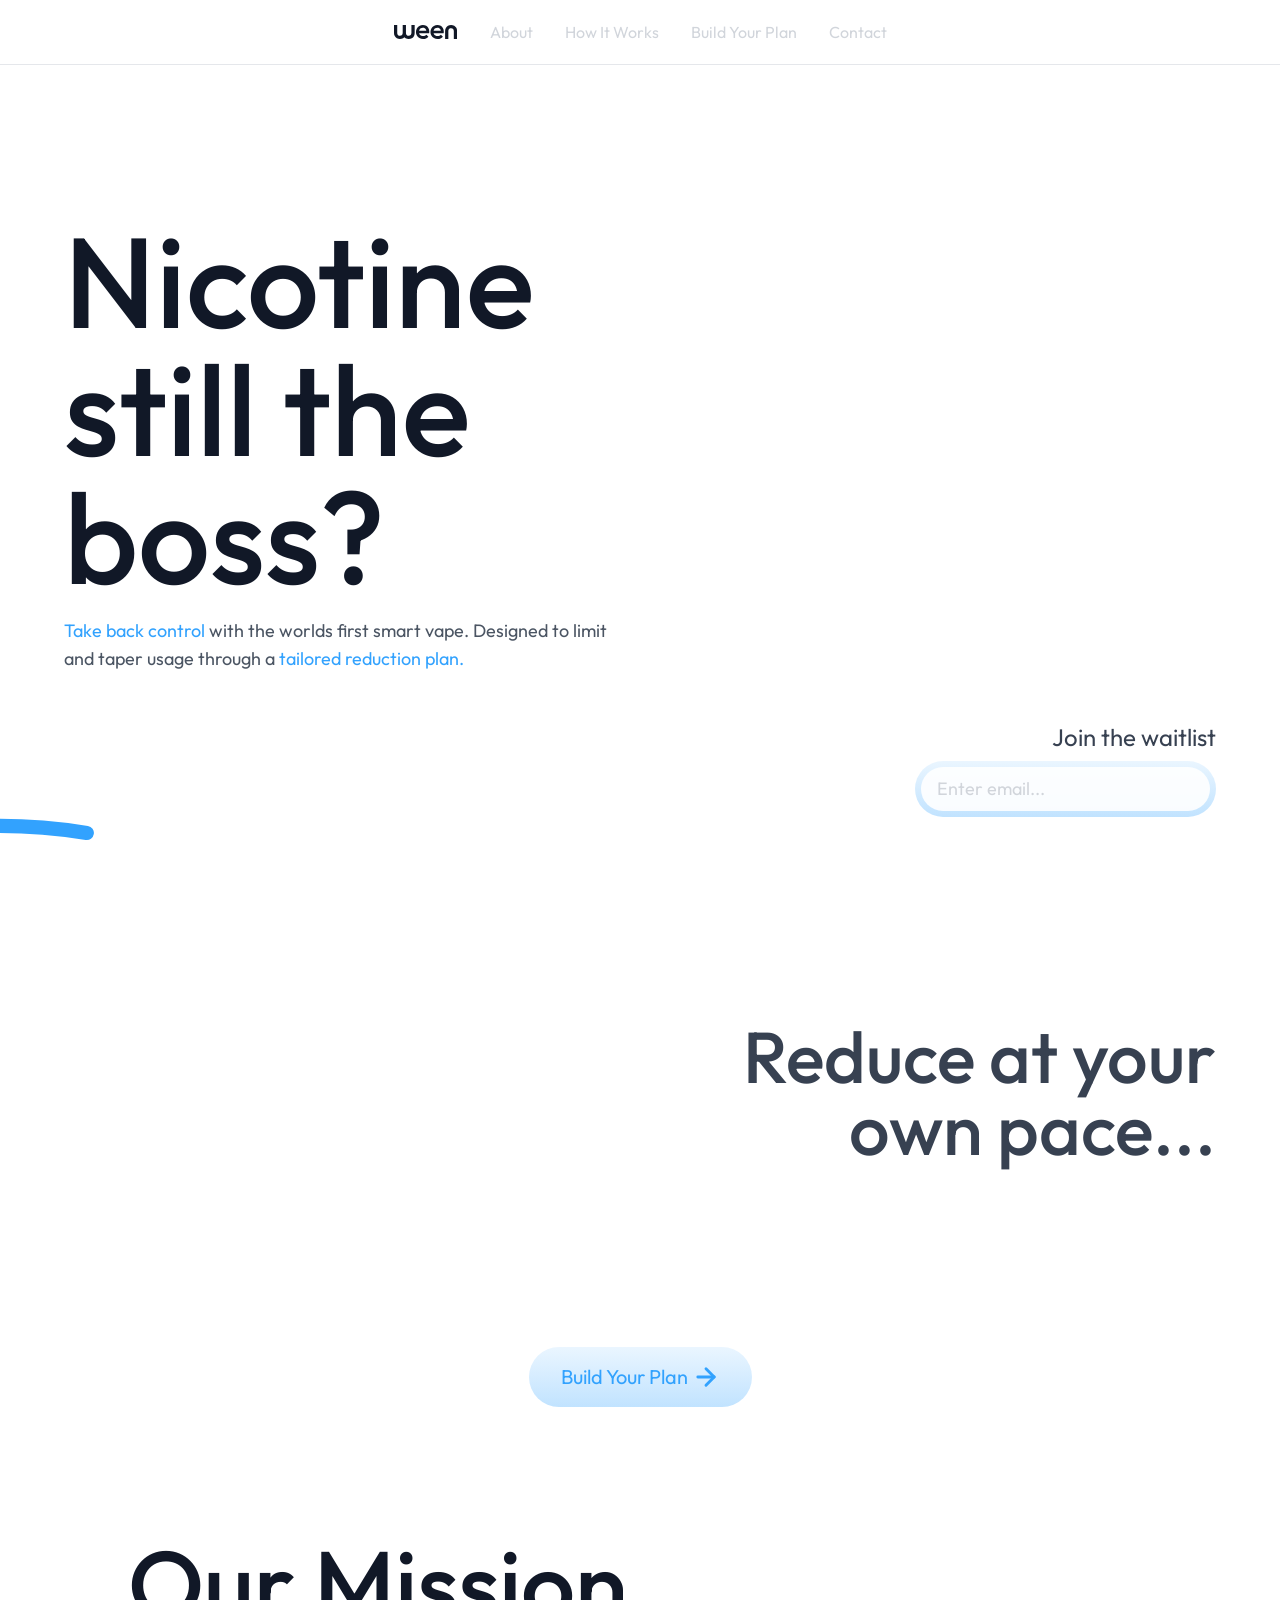
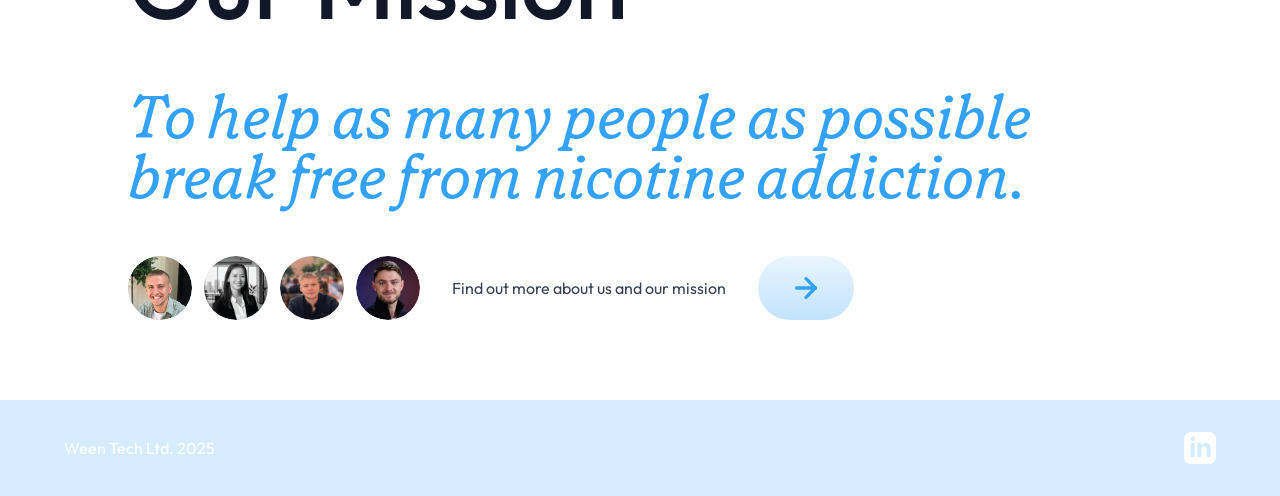
==== index.html @ 7f12482e "update" ====
<!DOCTYPE html>
<html lang="en">
  <head>
    <meta charset="UTF-8" />
    <!-- Favicon for modern browsers (SVG) -->
    <link rel="icon" type="image/svg+xml" href="./favicon.svg" />
    <!-- Favicon for Safari and older browsers (PNG) - fallback -->
    <link rel="icon" type="image/png" sizes="32x32" href="./favicon-32x32.png" />
    <link rel="icon" type="image/png" sizes="16x16" href="./favicon-16x16.png" />
    <link rel="apple-touch-icon" sizes="180x180" href="./apple-touch-icon.png" />
    <meta name="viewport" content="width=device-width, initial-scale=1.0" />
    <link rel="preconnect" href="https://fonts.googleapis.com" />
    <link rel="preconnect" href="https://fonts.gstatic.com" crossorigin />
    <link href="https://fonts.googleapis.com/css2?family=Outfit:wght@100..900&display=swap" rel="stylesheet" />
    <title>ween</title>
    <script type="module" crossorigin src="./assets/index-CIY4Vzo4.js"></script>
    <link rel="stylesheet" crossorigin href="./assets/index-B0lva_TX.css">
  </head>
  <body>
    <div id="app"></div>
  </body>
</html>
---- assets/index-B0lva_TX.css ----
*,:before,:after{--tw-border-spacing-x: 0;--tw-border-spacing-y: 0;--tw-translate-x: 0;--tw-translate-y: 0;--tw-rotate: 0;--tw-skew-x: 0;--tw-skew-y: 0;--tw-scale-x: 1;--tw-scale-y: 1;--tw-pan-x: ;--tw-pan-y: ;--tw-pinch-zoom: ;--tw-scroll-snap-strictness: proximity;--tw-gradient-from-position: ;--tw-gradient-via-position: ;--tw-gradient-to-position: ;--tw-ordinal: ;--tw-slashed-zero: ;--tw-numeric-figure: ;--tw-numeric-spacing: ;--tw-numeric-fraction: ;--tw-ring-inset: ;--tw-ring-offset-width: 0px;--tw-ring-offset-color: #fff;--tw-ring-color: rgb(59 130 246 / .5);--tw-ring-offset-shadow: 0 0 #0000;--tw-ring-shadow: 0 0 #0000;--tw-shadow: 0 0 #0000;--tw-shadow-colored: 0 0 #0000;--tw-blur: ;--tw-brightness: ;--tw-contrast: ;--tw-grayscale: ;--tw-hue-rotate: ;--tw-invert: ;--tw-saturate: ;--tw-sepia: ;--tw-drop-shadow: ;--tw-backdrop-blur: ;--tw-backdrop-brightness: ;--tw-backdrop-contrast: ;--tw-backdrop-grayscale: ;--tw-backdrop-hue-rotate: ;--tw-backdrop-invert: ;--tw-backdrop-opacity: ;--tw-backdrop-saturate: ;--tw-backdrop-sepia: ;--tw-contain-size: ;--tw-contain-layout: ;--tw-contain-paint: ;--tw-contain-style: }::backdrop{--tw-border-spacing-x: 0;--tw-border-spacing-y: 0;--tw-translate-x: 0;--tw-translate-y: 0;--tw-rotate: 0;--tw-skew-x: 0;--tw-skew-y: 0;--tw-scale-x: 1;--tw-scale-y: 1;--tw-pan-x: ;--tw-pan-y: ;--tw-pinch-zoom: ;--tw-scroll-snap-strictness: proximity;--tw-gradient-from-position: ;--tw-gradient-via-position: ;--tw-gradient-to-position: ;--tw-ordinal: ;--tw-slashed-zero: ;--tw-numeric-figure: ;--tw-numeric-spacing: ;--tw-numeric-fraction: ;--tw-ring-inset: ;--tw-ring-offset-width: 0px;--tw-ring-offset-color: #fff;--tw-ring-color: rgb(59 130 246 / .5);--tw-ring-offset-shadow: 0 0 #0000;--tw-ring-shadow: 0 0 #0000;--tw-shadow: 0 0 #0000;--tw-shadow-colored: 0 0 #0000;--tw-blur: ;--tw-brightness: ;--tw-contrast: ;--tw-grayscale: ;--tw-hue-rotate: ;--tw-invert: ;--tw-saturate: ;--tw-sepia: ;--tw-drop-shadow: ;--tw-backdrop-blur: ;--tw-backdrop-brightness: ;--tw-backdrop-contrast: ;--tw-backdrop-grayscale: ;--tw-backdrop-hue-rotate: ;--tw-backdrop-invert: ;--tw-backdrop-opacity: ;--tw-backdrop-saturate: ;--tw-backdrop-sepia: ;--tw-contain-size: ;--tw-contain-layout: ;--tw-contain-paint: ;--tw-contain-style: }*,:before,:after{box-sizing:border-box;border-width:0;border-style:solid;border-color:#e5e7eb}:before,:after{--tw-content: ""}html,:host{line-height:1.5;-webkit-text-size-adjust:100%;-moz-tab-size:4;-o-tab-size:4;tab-size:4;font-family:ui-sans-serif,system-ui,sans-serif,"Apple Color Emoji","Segoe UI Emoji",Segoe UI Symbol,"Noto Color Emoji";font-feature-settings:normal;font-variation-settings:normal;-webkit-tap-highlight-color:transparent}body{margin:0;line-height:inherit}hr{height:0;color:inherit;border-top-width:1px}abbr:where([title]){-webkit-text-decoration:underline dotted;text-decoration:underline dotted}h1,h2,h3,h4,h5,h6{font-size:inherit;font-weight:inherit}a{color:inherit;text-decoration:inherit}b,strong{font-weight:bolder}code,kbd,samp,pre{font-family:ui-monospace,SFMono-Regular,Menlo,Monaco,Consolas,Liberation Mono,Courier New,monospace;font-feature-settings:normal;font-variation-settings:normal;font-size:1em}small{font-size:80%}sub,sup{font-size:75%;line-height:0;position:relative;vertical-align:baseline}sub{bottom:-.25em}sup{top:-.5em}table{text-indent:0;border-color:inherit;border-collapse:collapse}button,input,optgroup,select,textarea{font-family:inherit;font-feature-settings:inherit;font-variation-settings:inherit;font-size:100%;font-weight:inherit;line-height:inherit;letter-spacing:inherit;color:inherit;margin:0;padding:0}button,select{text-transform:none}button,input:where([type=button]),input:where([type=reset]),input:where([type=submit]){-webkit-appearance:button;background-color:transparent;background-image:none}:-moz-focusring{outline:auto}:-moz-ui-invalid{box-shadow:none}progress{vertical-align:baseline}::-webkit-inner-spin-button,::-webkit-outer-spin-button{height:auto}[type=search]{-webkit-appearance:textfield;outline-offset:-2px}::-webkit-search-decoration{-webkit-appearance:none}::-webkit-file-upload-button{-webkit-appearance:button;font:inherit}summary{display:list-item}blockquote,dl,dd,h1,h2,h3,h4,h5,h6,hr,figure,p,pre{margin:0}fieldset{margin:0;padding:0}legend{padding:0}ol,ul,menu{list-style:none;margin:0;padding:0}dialog{padding:0}textarea{resize:vertical}input::-moz-placeholder,textarea::-moz-placeholder{opacity:1;color:#9ca3af}input::placeholder,textarea::placeholder{opacity:1;color:#9ca3af}button,[role=button]{cursor:pointer}:disabled{cursor:default}img,svg,video,canvas,audio,iframe,embed,object{display:block;vertical-align:middle}img,video{max-width:100%;height:auto}[hidden]:where(:not([hidden=until-found])){display:none}body{font-family:Outfit}.font-grenette{font-family:Grenette Pro,Grenette,serif;font-style:italic}.container{width:100%}@media(min-width:640px){.container{max-width:640px}}@media(min-width:768px){.container{max-width:768px}}@media(min-width:1024px){.container{max-width:1024px}}@media(min-width:1280px){.container{max-width:1280px}}@media(min-width:1536px){.container{max-width:1536px}}.pointer-events-none{pointer-events:none}.pointer-events-auto{pointer-events:auto}.visible{visibility:visible}.collapse{visibility:collapse}.absolute{position:absolute}.relative{position:relative}.sticky{position:sticky}.inset-0{inset:0}.bottom-0{bottom:0}.bottom-4{bottom:1rem}.bottom-full{bottom:100%}.left-0{left:0}.left-1\/2{left:50%}.right-0{right:0}.right-12{right:3rem}.right-full{right:100%}.top-0{top:0}.top-1\/2{top:50%}.z-0{z-index:0}.z-10{z-index:10}.z-20{z-index:20}.z-50{z-index:50}.-mx-4{margin-left:-1rem;margin-right:-1rem}.mx-auto{margin-left:auto;margin-right:auto}.-mb-1{margin-bottom:-.25rem}.-mb-2{margin-bottom:-.5rem}.-mt-12{margin-top:-3rem}.-mt-20{margin-top:-5rem}.-mt-4{margin-top:-1rem}.-mt-6{margin-top:-1.5rem}.-mt-8{margin-top:-2rem}.-mt-\[140px\]{margin-top:-140px}.-mt-\[60px\]{margin-top:-60px}.mb-0{margin-bottom:0}.mb-0\.5{margin-bottom:.125rem}.mb-1{margin-bottom:.25rem}.mb-16{margin-bottom:4rem}.mb-2{margin-bottom:.5rem}.mb-3{margin-bottom:.75rem}.mb-4{margin-bottom:1rem}.mb-6{margin-bottom:1.5rem}.mb-8{margin-bottom:2rem}.ml-2{margin-left:.5rem}.ml-4{margin-left:1rem}.ml-8{margin-left:2rem}.mr-2{margin-right:.5rem}.mt-1{margin-top:.25rem}.mt-12{margin-top:3rem}.mt-2{margin-top:.5rem}.mt-4{margin-top:1rem}.mt-6{margin-top:1.5rem}.mt-8{margin-top:2rem}.mt-\[1em\]{margin-top:1em}.mt-auto{margin-top:auto}.block{display:block}.inline-block{display:inline-block}.flex{display:flex}.inline-flex{display:inline-flex}.hidden{display:none}.h-1{height:.25rem}.h-10{height:2.5rem}.h-12{height:3rem}.h-14{height:3.5rem}.h-16{height:4rem}.h-3{height:.75rem}.h-3\.5{height:.875rem}.h-4{height:1rem}.h-5{height:1.25rem}.h-6{height:1.5rem}.h-\[100px\]{height:100px}.h-\[120px\]{height:120px}.h-\[16px\]{height:16px}.h-\[17px\]{height:17px}.h-\[18px\]{height:18px}.h-\[2\.5rem\]{height:2.5rem}.h-\[20\%\]{height:20%}.h-\[26px\]{height:26px}.h-\[30px\]{height:30px}.h-\[3px\]{height:3px}.h-\[4rem\]{height:4rem}.h-\[60\%\]{height:60%}.h-\[64px\]{height:64px}.h-\[88px\]{height:88px}.h-auto{height:auto}.h-full{height:100%}.max-h-0{max-height:0px}.max-h-96{max-height:24rem}.min-h-\[120px\]{min-height:120px}.min-h-\[30px\]{min-height:30px}.min-h-\[calc\(100vh-60px\)\]{min-height:calc(100vh - 60px)}.min-h-screen{min-height:100vh}.w-1\/2{width:50%}.w-10{width:2.5rem}.w-12{width:3rem}.w-14{width:3.5rem}.w-16{width:4rem}.w-20{width:5rem}.w-24{width:6rem}.w-4{width:1rem}.w-5{width:1.25rem}.w-6{width:1.5rem}.w-\[100px\]{width:100px}.w-\[120px\]{width:120px}.w-\[15\%\]{width:15%}.w-\[18px\]{width:18px}.w-\[20\%\]{width:20%}.w-\[40\%\]{width:40%}.w-\[48px\]{width:48px}.w-\[60\%\]{width:60%}.w-\[64px\]{width:64px}.w-\[70\%\]{width:70%}.w-\[80vw\]{width:80vw}.w-\[85\%\]{width:85%}.w-auto{width:auto}.w-fit{width:-moz-fit-content;width:fit-content}.w-full{width:100%}.w-screen{width:100vw}.min-w-0{min-width:0px}.min-w-\[48px\]{min-width:48px}.max-w-\[280px\]{max-width:280px}.max-w-\[30\%\]{max-width:30%}.flex-1{flex:1 1 0%}.flex-\[1\]{flex:1}.flex-\[1_1_auto\]{flex:1 1 auto}.flex-\[4\]{flex:4}.flex-shrink-0{flex-shrink:0}.-translate-x-1\/2{--tw-translate-x: -50%;transform:translate(var(--tw-translate-x),var(--tw-translate-y)) rotate(var(--tw-rotate)) skew(var(--tw-skew-x)) skewY(var(--tw-skew-y)) scaleX(var(--tw-scale-x)) scaleY(var(--tw-scale-y))}.-translate-y-1\/2{--tw-translate-y: -50%;transform:translate(var(--tw-translate-x),var(--tw-translate-y)) rotate(var(--tw-rotate)) skew(var(--tw-skew-x)) skewY(var(--tw-skew-y)) scaleX(var(--tw-scale-x)) scaleY(var(--tw-scale-y))}.transform{transform:translate(var(--tw-translate-x),var(--tw-translate-y)) rotate(var(--tw-rotate)) skew(var(--tw-skew-x)) skewY(var(--tw-skew-y)) scaleX(var(--tw-scale-x)) scaleY(var(--tw-scale-y))}@keyframes spin{to{transform:rotate(360deg)}}.animate-spin{animation:spin 1s linear infinite}.cursor-pointer{cursor:pointer}.resize-y{resize:vertical}.resize{resize:both}.flex-row{flex-direction:row}.flex-col{flex-direction:column}.flex-wrap{flex-wrap:wrap}.items-start{align-items:flex-start}.items-end{align-items:flex-end}.items-center{align-items:center}.items-baseline{align-items:baseline}.justify-start{justify-content:flex-start}.justify-end{justify-content:flex-end}.justify-center{justify-content:center}.justify-between{justify-content:space-between}.gap-1{gap:.25rem}.gap-16{gap:4rem}.gap-2{gap:.5rem}.gap-3{gap:.75rem}.gap-4{gap:1rem}.gap-6{gap:1.5rem}.gap-8{gap:2rem}.space-y-2>:not([hidden])~:not([hidden]){--tw-space-y-reverse: 0;margin-top:calc(.5rem * calc(1 - var(--tw-space-y-reverse)));margin-bottom:calc(.5rem * var(--tw-space-y-reverse))}.space-y-4>:not([hidden])~:not([hidden]){--tw-space-y-reverse: 0;margin-top:calc(1rem * calc(1 - var(--tw-space-y-reverse)));margin-bottom:calc(1rem * var(--tw-space-y-reverse))}.space-y-6>:not([hidden])~:not([hidden]){--tw-space-y-reverse: 0;margin-top:calc(1.5rem * calc(1 - var(--tw-space-y-reverse)));margin-bottom:calc(1.5rem * var(--tw-space-y-reverse))}.overflow-hidden{overflow:hidden}.whitespace-nowrap{white-space:nowrap}.rounded-\[32px\]{border-radius:32px}.rounded-full{border-radius:9999px}.rounded-xl{border-radius:.75rem}.border{border-width:1px}.border-\[2\.5px\]{border-width:2.5px}.border-b{border-bottom-width:1px}.border-t{border-top-width:1px}.border-none{border-style:none}.border-red{--tw-border-opacity: 1;border-color:rgb(238 108 77 / var(--tw-border-opacity, 1))}.bg-blue{--tw-bg-opacity: 1;background-color:rgb(50 162 254 / var(--tw-bg-opacity, 1))}.bg-gray-300{--tw-bg-opacity: 1;background-color:rgb(209 213 219 / var(--tw-bg-opacity, 1))}.bg-gray-900{--tw-bg-opacity: 1;background-color:rgb(17 24 39 / var(--tw-bg-opacity, 1))}.bg-transparent{background-color:transparent}.bg-white{--tw-bg-opacity: 1;background-color:rgb(255 255 255 / var(--tw-bg-opacity, 1))}.bg-white\/80{background-color:#fffc}.object-contain{-o-object-fit:contain;object-fit:contain}.object-cover{-o-object-fit:cover;object-fit:cover}.px-0{padding-left:0;padding-right:0}.px-12{padding-left:3rem;padding-right:3rem}.px-4{padding-left:1rem;padding-right:1rem}.px-6{padding-left:1.5rem;padding-right:1.5rem}.px-8{padding-left:2rem;padding-right:2rem}.py-0{padding-top:0;padding-bottom:0}.py-12{padding-top:3rem;padding-bottom:3rem}.py-2{padding-top:.5rem;padding-bottom:.5rem}.py-3{padding-top:.75rem;padding-bottom:.75rem}.py-8{padding-top:2rem;padding-bottom:2rem}.pb-10{padding-bottom:2.5rem}.pb-16{padding-bottom:4rem}.pb-8{padding-bottom:2rem}.pl-4{padding-left:1rem}.pr-1{padding-right:.25rem}.pr-4{padding-right:1rem}.pr-6{padding-right:1.5rem}.pr-8{padding-right:2rem}.pt-10{padding-top:2.5rem}.pt-4{padding-top:1rem}.pt-8{padding-top:2rem}.text-left{text-align:left}.text-center{text-align:center}.text-right{text-align:right}.text-2xl{font-size:1.5rem;line-height:2rem}.text-3xl{font-size:1.875rem;line-height:2.25rem}.text-4xl{font-size:2.25rem;line-height:2.5rem}.text-5xl{font-size:3rem;line-height:1}.text-6xl{font-size:3.75rem;line-height:1}.text-7xl{font-size:4.5rem;line-height:1}.text-\[12px\]{font-size:12px}.text-\[14px\]{font-size:14px}.text-\[16px\]{font-size:16px}.text-\[18px\]{font-size:18px}.text-\[48px\]{font-size:48px}.text-base{font-size:1rem;line-height:1.5rem}.text-lg{font-size:1.125rem;line-height:1.75rem}.text-sm{font-size:.875rem;line-height:1.25rem}.text-xl{font-size:1.25rem;line-height:1.75rem}.text-xs{font-size:.75rem;line-height:1rem}.font-medium{font-weight:500}.font-normal{font-weight:400}.italic{font-style:italic}.leading-tight{line-height:1.25}.text-blue{--tw-text-opacity: 1;color:rgb(50 162 254 / var(--tw-text-opacity, 1))}.text-gray-300{--tw-text-opacity: 1;color:rgb(209 213 219 / var(--tw-text-opacity, 1))}.text-gray-400{--tw-text-opacity: 1;color:rgb(156 163 175 / var(--tw-text-opacity, 1))}.text-gray-500{--tw-text-opacity: 1;color:rgb(107 114 128 / var(--tw-text-opacity, 1))}.text-gray-600{--tw-text-opacity: 1;color:rgb(75 85 99 / var(--tw-text-opacity, 1))}.text-gray-700{--tw-text-opacity: 1;color:rgb(55 65 81 / var(--tw-text-opacity, 1))}.text-gray-900{--tw-text-opacity: 1;color:rgb(17 24 39 / var(--tw-text-opacity, 1))}.text-green{--tw-text-opacity: 1;color:rgb(77 194 30 / var(--tw-text-opacity, 1))}.text-orange{--tw-text-opacity: 1;color:rgb(255 180 31 / var(--tw-text-opacity, 1))}.text-red{--tw-text-opacity: 1;color:rgb(238 108 77 / var(--tw-text-opacity, 1))}.text-white{--tw-text-opacity: 1;color:rgb(255 255 255 / var(--tw-text-opacity, 1))}.underline{text-decoration-line:underline}.caret-blue{caret-color:#32a2fe}.opacity-0{opacity:0}.opacity-100{opacity:1}.opacity-50{opacity:.5}.shadow{--tw-shadow: 0 1px 3px 0 rgb(0 0 0 / .1), 0 1px 2px -1px rgb(0 0 0 / .1);--tw-shadow-colored: 0 1px 3px 0 var(--tw-shadow-color), 0 1px 2px -1px var(--tw-shadow-color);box-shadow:var(--tw-ring-offset-shadow, 0 0 #0000),var(--tw-ring-shadow, 0 0 #0000),var(--tw-shadow)}.outline-none{outline:2px solid transparent;outline-offset:2px}.outline{outline-style:solid}.blur{--tw-blur: blur(8px);filter:var(--tw-blur) var(--tw-brightness) var(--tw-contrast) var(--tw-grayscale) var(--tw-hue-rotate) var(--tw-invert) var(--tw-saturate) var(--tw-sepia) var(--tw-drop-shadow)}.filter{filter:var(--tw-blur) var(--tw-brightness) var(--tw-contrast) var(--tw-grayscale) var(--tw-hue-rotate) var(--tw-invert) var(--tw-saturate) var(--tw-sepia) var(--tw-drop-shadow)}.backdrop-blur-md{--tw-backdrop-blur: blur(12px);-webkit-backdrop-filter:var(--tw-backdrop-blur) var(--tw-backdrop-brightness) var(--tw-backdrop-contrast) var(--tw-backdrop-grayscale) var(--tw-backdrop-hue-rotate) var(--tw-backdrop-invert) var(--tw-backdrop-opacity) var(--tw-backdrop-saturate) var(--tw-backdrop-sepia);backdrop-filter:var(--tw-backdrop-blur) var(--tw-backdrop-brightness) var(--tw-backdrop-contrast) var(--tw-backdrop-grayscale) var(--tw-backdrop-hue-rotate) var(--tw-backdrop-invert) var(--tw-backdrop-opacity) var(--tw-backdrop-saturate) var(--tw-backdrop-sepia)}.transition{transition-property:color,background-color,border-color,text-decoration-color,fill,stroke,opacity,box-shadow,transform,filter,backdrop-filter;transition-timing-function:cubic-bezier(.4,0,.2,1);transition-duration:.15s}.transition-all{transition-property:all;transition-timing-function:cubic-bezier(.4,0,.2,1);transition-duration:.15s}.transition-colors{transition-property:color,background-color,border-color,text-decoration-color,fill,stroke;transition-timing-function:cubic-bezier(.4,0,.2,1);transition-duration:.15s}.transition-opacity{transition-property:opacity;transition-timing-function:cubic-bezier(.4,0,.2,1);transition-duration:.15s}.duration-300{transition-duration:.3s}.duration-700{transition-duration:.7s}.ease-in{transition-timing-function:cubic-bezier(.4,0,1,1)}.ease-in-out{transition-timing-function:cubic-bezier(.4,0,.2,1)}.ease-out{transition-timing-function:cubic-bezier(0,0,.2,1)}@font-face{font-family:Grenette Pro;src:url(./GrenettePro-Italic-DBy9254z.ttf) format("truetype");font-weight:400;font-style:italic;font-display:swap}.placeholder\:text-gray-300::-moz-placeholder{--tw-text-opacity: 1;color:rgb(209 213 219 / var(--tw-text-opacity, 1))}.placeholder\:text-gray-300::placeholder{--tw-text-opacity: 1;color:rgb(209 213 219 / var(--tw-text-opacity, 1))}.hover\:text-gray-900:hover{--tw-text-opacity: 1;color:rgb(17 24 39 / var(--tw-text-opacity, 1))}.hover\:opacity-80:hover{opacity:.8}.disabled\:cursor-not-allowed:disabled{cursor:not-allowed}.disabled\:opacity-70:disabled{opacity:.7}@media(min-width:768px){.md\:bottom-8{bottom:2rem}.md\:left-auto{left:auto}.md\:right-16{right:4rem}.md\:right-8{right:2rem}.md\:-mx-8{margin-left:-2rem;margin-right:-2rem}.md\:mx-0{margin-left:0;margin-right:0}.md\:-mb-12{margin-bottom:-3rem}.md\:-mb-2{margin-bottom:-.5rem}.md\:-mt-10{margin-top:-2.5rem}.md\:-mt-32{margin-top:-8rem}.md\:-mt-8{margin-top:-2rem}.md\:-mt-\[60px\]{margin-top:-60px}.md\:mb-1{margin-bottom:.25rem}.md\:mb-12{margin-bottom:3rem}.md\:mb-16{margin-bottom:4rem}.md\:mb-3{margin-bottom:.75rem}.md\:mb-6{margin-bottom:1.5rem}.md\:mb-8{margin-bottom:2rem}.md\:ml-3{margin-left:.75rem}.md\:mt-0{margin-top:0}.md\:mt-4{margin-top:1rem}.md\:mt-\[1em\]{margin-top:1em}.md\:block{display:block}.md\:inline{display:inline}.md\:flex{display:flex}.md\:hidden{display:none}.md\:h-10{height:2.5rem}.md\:h-20{height:5rem}.md\:h-4{height:1rem}.md\:h-5{height:1.25rem}.md\:h-6{height:1.5rem}.md\:h-7{height:1.75rem}.md\:h-8{height:2rem}.md\:h-\[120px\]{height:120px}.md\:h-\[140px\]{height:140px}.md\:h-\[19px\]{height:19px}.md\:h-\[22px\]{height:22px}.md\:h-\[3\.5rem\]{height:3.5rem}.md\:h-\[30px\]{height:30px}.md\:h-\[35px\]{height:35px}.md\:h-\[72px\]{height:72px}.md\:min-h-\[30px\]{min-height:30px}.md\:min-h-\[60px\]{min-height:60px}.md\:w-1\/2{width:50%}.md\:w-20{width:5rem}.md\:w-24{width:6rem}.md\:w-32{width:8rem}.md\:w-5{width:1.25rem}.md\:w-6{width:1.5rem}.md\:w-7{width:1.75rem}.md\:w-\[120px\]{width:120px}.md\:w-\[140px\]{width:140px}.md\:w-\[48px\]{width:48px}.md\:w-full{width:100%}.md\:min-w-\[200px\]{min-width:200px}.md\:min-w-\[48px\]{min-width:48px}.md\:max-w-\[30\%\]{max-width:30%}.md\:max-w-\[35\%\]{max-width:35%}.md\:max-w-sm{max-width:24rem}.md\:flex-row{flex-direction:row}.md\:flex-col{flex-direction:column}.md\:items-start{align-items:flex-start}.md\:items-end{align-items:flex-end}.md\:items-center{align-items:center}.md\:justify-start{justify-content:flex-start}.md\:justify-center{justify-content:center}.md\:justify-evenly{justify-content:space-evenly}.md\:gap-0{gap:0px}.md\:gap-1{gap:.25rem}.md\:gap-1\.5{gap:.375rem}.md\:gap-12{gap:3rem}.md\:gap-2\.5{gap:.625rem}.md\:gap-20{gap:5rem}.md\:gap-6{gap:1.5rem}.md\:gap-8{gap:2rem}.md\:whitespace-nowrap{white-space:nowrap}.md\:px-0{padding-left:0;padding-right:0}.md\:px-20{padding-left:5rem;padding-right:5rem}.md\:px-4{padding-left:1rem;padding-right:1rem}.md\:px-6{padding-left:1.5rem;padding-right:1.5rem}.md\:px-8{padding-left:2rem;padding-right:2rem}.md\:px-\[16px\]{padding-left:16px;padding-right:16px}.md\:py-12{padding-top:3rem;padding-bottom:3rem}.md\:py-16{padding-top:4rem;padding-bottom:4rem}.md\:py-2{padding-top:.5rem;padding-bottom:.5rem}.md\:py-3{padding-top:.75rem;padding-bottom:.75rem}.md\:py-\[16px\]{padding-top:16px;padding-bottom:16px}.md\:pb-12{padding-bottom:3rem}.md\:pb-14{padding-bottom:3.5rem}.md\:pb-16{padding-bottom:4rem}.md\:pl-6{padding-left:1.5rem}.md\:pr-12{padding-right:3rem}.md\:pr-6{padding-right:1.5rem}.md\:pr-8{padding-right:2rem}.md\:pt-0{padding-top:0}.md\:pt-12{padding-top:3rem}.md\:pt-14{padding-top:3.5rem}.md\:pt-8{padding-top:2rem}.md\:text-left{text-align:left}.md\:text-2xl{font-size:1.5rem;line-height:2rem}.md\:text-3xl{font-size:1.875rem;line-height:2.25rem}.md\:text-4xl{font-size:2.25rem;line-height:2.5rem}.md\:text-5xl{font-size:3rem;line-height:1}.md\:text-6xl{font-size:3.75rem;line-height:1}.md\:text-7xl{font-size:4.5rem;line-height:1}.md\:text-8xl{font-size:6rem;line-height:1}.md\:text-\[12px\]{font-size:12px}.md\:text-\[14px\]{font-size:14px}.md\:text-\[16px\]{font-size:16px}.md\:text-\[18px\]{font-size:18px}.md\:text-base{font-size:1rem;line-height:1.5rem}.md\:text-lg{font-size:1.125rem;line-height:1.75rem}.md\:text-sm{font-size:.875rem;line-height:1.25rem}.md\:text-xl{font-size:1.25rem;line-height:1.75rem}.md\:leading-normal{line-height:1.5}}@media(min-width:1024px){.lg\:bottom-12{bottom:3rem}.lg\:right-16{right:4rem}.lg\:right-20{right:5rem}.lg\:-mx-12{margin-left:-3rem;margin-right:-3rem}.lg\:-mb-16{margin-bottom:-4rem}.lg\:-mt-\[80px\]{margin-top:-80px}.lg\:mb-1\.5{margin-bottom:.375rem}.lg\:mb-10{margin-bottom:2.5rem}.lg\:mb-16{margin-bottom:4rem}.lg\:mb-20{margin-bottom:5rem}.lg\:mb-4{margin-bottom:1rem}.lg\:mb-8{margin-bottom:2rem}.lg\:ml-4{margin-left:1rem}.lg\:mt-8{margin-top:2rem}.lg\:mt-\[1\.2em\]{margin-top:1.2em}.lg\:block{display:block}.lg\:hidden{display:none}.lg\:h-12{height:3rem}.lg\:h-16{height:4rem}.lg\:h-24{height:6rem}.lg\:h-7{height:1.75rem}.lg\:h-8{height:2rem}.lg\:h-\[160px\]{height:160px}.lg\:h-\[200px\]{height:200px}.lg\:h-\[20px\]{height:20px}.lg\:h-\[24px\]{height:24px}.lg\:h-\[28px\]{height:28px}.lg\:h-\[36px\]{height:36px}.lg\:h-\[4\.5rem\]{height:4.5rem}.lg\:h-\[40px\]{height:40px}.lg\:h-\[44px\]{height:44px}.lg\:h-\[88px\]{height:88px}.lg\:min-h-\[36px\]{min-height:36px}.lg\:min-h-\[70px\]{min-height:70px}.lg\:w-16{width:4rem}.lg\:w-24{width:6rem}.lg\:w-28{width:7rem}.lg\:w-40{width:10rem}.lg\:w-7{width:1.75rem}.lg\:w-8{width:2rem}.lg\:w-\[160px\]{width:160px}.lg\:w-\[200px\]{width:200px}.lg\:w-\[60px\]{width:60px}.lg\:min-w-\[220px\]{min-width:220px}.lg\:min-w-\[60px\]{min-width:60px}.lg\:max-w-\[30\%\]{max-width:30%}.lg\:max-w-\[35\%\]{max-width:35%}.lg\:max-w-md{max-width:28rem}.lg\:justify-evenly{justify-content:space-evenly}.lg\:gap-1{gap:.25rem}.lg\:gap-12{gap:3rem}.lg\:gap-16{gap:4rem}.lg\:gap-3{gap:.75rem}.lg\:gap-8{gap:2rem}.lg\:border-\[3px\]{border-width:3px}.lg\:px-0{padding-left:0;padding-right:0}.lg\:px-12{padding-left:3rem;padding-right:3rem}.lg\:px-16{padding-left:4rem;padding-right:4rem}.lg\:px-32{padding-left:8rem;padding-right:8rem}.lg\:px-5{padding-left:1.25rem;padding-right:1.25rem}.lg\:px-8{padding-left:2rem;padding-right:2rem}.lg\:px-\[18px\]{padding-left:18px;padding-right:18px}.lg\:py-16{padding-top:4rem;padding-bottom:4rem}.lg\:py-2\.5{padding-top:.625rem;padding-bottom:.625rem}.lg\:py-20{padding-top:5rem;padding-bottom:5rem}.lg\:py-4{padding-top:1rem;padding-bottom:1rem}.lg\:py-\[18px\]{padding-top:18px;padding-bottom:18px}.lg\:pb-16{padding-bottom:4rem}.lg\:pb-20{padding-bottom:5rem}.lg\:pl-8{padding-left:2rem}.lg\:pr-16{padding-right:4rem}.lg\:pr-8{padding-right:2rem}.lg\:pt-12{padding-top:3rem}.lg\:pt-16{padding-top:4rem}.lg\:pt-20{padding-top:5rem}.lg\:pt-3{padding-top:.75rem}.lg\:text-2xl{font-size:1.5rem;line-height:2rem}.lg\:text-3xl{font-size:1.875rem;line-height:2.25rem}.lg\:text-4xl{font-size:2.25rem;line-height:2.5rem}.lg\:text-5xl{font-size:3rem;line-height:1}.lg\:text-6xl{font-size:3.75rem;line-height:1}.lg\:text-7xl{font-size:4.5rem;line-height:1}.lg\:text-8xl{font-size:6rem;line-height:1}.lg\:text-\[14px\]{font-size:14px}.lg\:text-\[16px\]{font-size:16px}.lg\:text-\[20px\]{font-size:20px}.lg\:text-\[24px\]{font-size:24px}.lg\:text-base{font-size:1rem;line-height:1.5rem}.lg\:text-lg{font-size:1.125rem;line-height:1.75rem}.lg\:text-xl{font-size:1.25rem;line-height:1.75rem}}@media(min-width:1280px){.xl\:right-28{right:7rem}.xl\:-mx-16{margin-left:-4rem;margin-right:-4rem}.xl\:-mb-20{margin-bottom:-5rem}.xl\:-mt-\[100px\]{margin-top:-100px}.xl\:mb-2{margin-bottom:.5rem}.xl\:ml-8{margin-left:2rem}.xl\:mt-12{margin-top:3rem}.xl\:mt-\[1\.4em\]{margin-top:1.4em}.xl\:block{display:block}.xl\:hidden{display:none}.xl\:h-28{height:7rem}.xl\:h-\[128px\]{height:128px}.xl\:h-\[6rem\]{height:6rem}.xl\:min-h-\[80px\]{min-height:80px}.xl\:w-28{width:7rem}.xl\:min-w-\[240px\]{min-width:240px}.xl\:max-w-\[35\%\]{max-width:35%}.xl\:gap-16{gap:4rem}.xl\:gap-24{gap:6rem}.xl\:gap-4{gap:1rem}.xl\:px-16{padding-left:4rem;padding-right:4rem}.xl\:px-6{padding-left:1.5rem;padding-right:1.5rem}.xl\:px-\[40px\]{padding-left:40px;padding-right:40px}.xl\:py-3{padding-top:.75rem;padding-bottom:.75rem}.xl\:py-\[20px\]{padding-top:20px;padding-bottom:20px}.xl\:pb-20{padding-bottom:5rem}.xl\:pb-28{padding-bottom:7rem}.xl\:pl-10{padding-left:2.5rem}.xl\:pr-10{padding-right:2.5rem}.xl\:pr-20{padding-right:5rem}.xl\:pt-16{padding-top:4rem}.xl\:pt-24{padding-top:6rem}.xl\:pt-6{padding-top:1.5rem}.xl\:text-2xl{font-size:1.5rem;line-height:2rem}.xl\:text-3xl{font-size:1.875rem;line-height:2.25rem}.xl\:text-4xl{font-size:2.25rem;line-height:2.5rem}.xl\:text-6xl{font-size:3.75rem;line-height:1}.xl\:text-7xl{font-size:4.5rem;line-height:1}.xl\:text-8xl{font-size:6rem;line-height:1}.xl\:text-9xl{font-size:8rem;line-height:1}.xl\:text-\[16px\]{font-size:16px}.xl\:text-\[20px\]{font-size:20px}.xl\:text-\[24px\]{font-size:24px}.xl\:text-\[30px\]{font-size:30px}.xl\:text-\[32px\]{font-size:32px}.xl\:text-\[40px\]{font-size:40px}.xl\:text-lg{font-size:1.125rem;line-height:1.75rem}.xl\:text-xl{font-size:1.25rem;line-height:1.75rem}}@media(min-width:1536px){.\32xl\:gap-24{gap:6rem}}
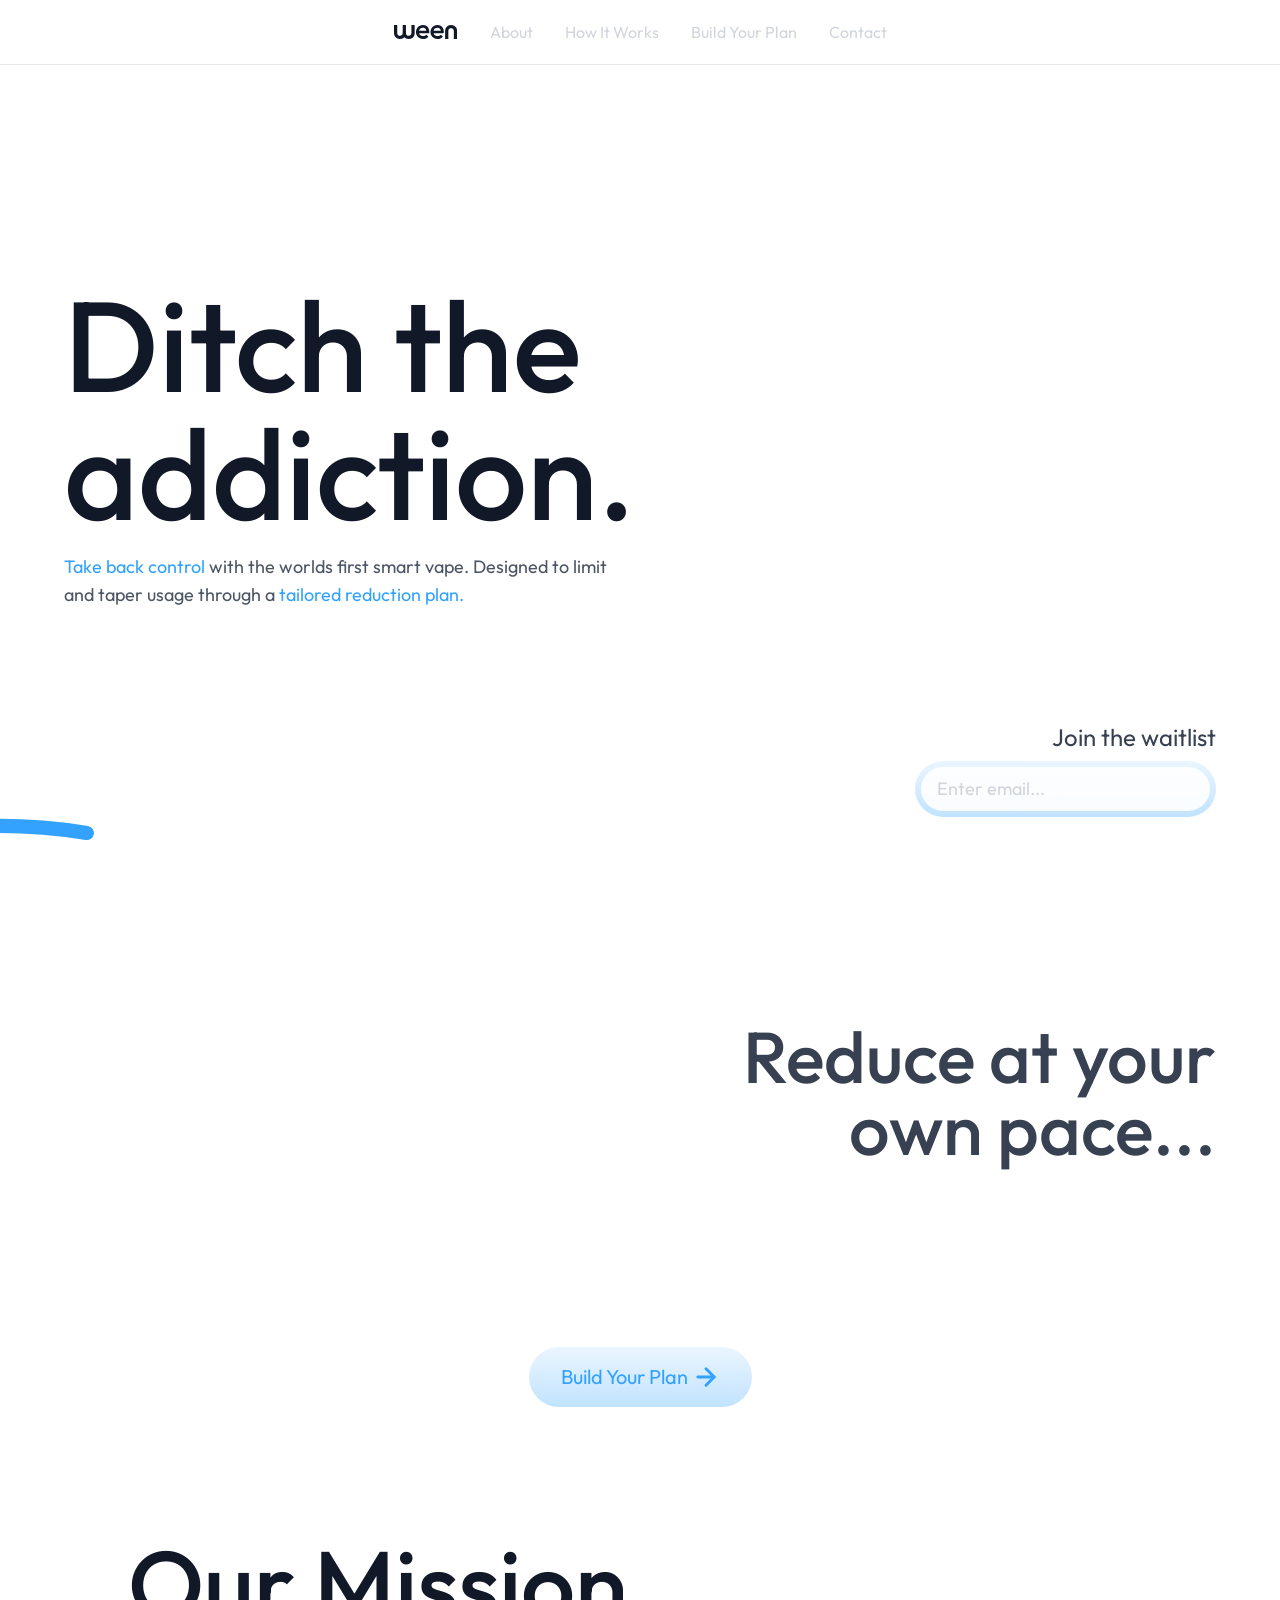
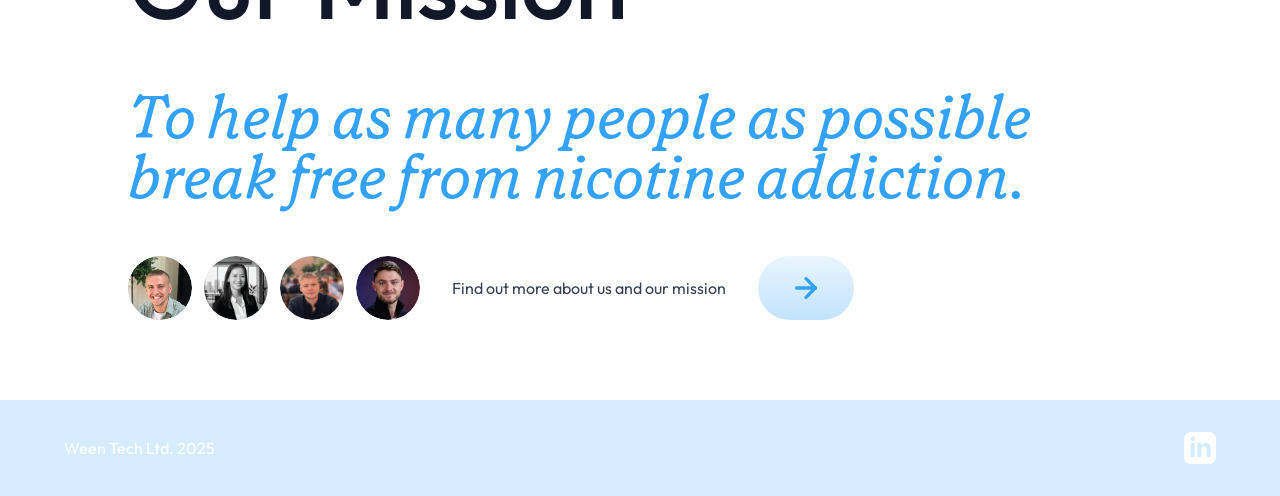
==== commit c77d68aa: "update" ====
--- a/index.html
+++ b/index.html
@@ -13,7 +13,7 @@
     <link rel="preconnect" href="https://fonts.gstatic.com" crossorigin />
     <link href="https://fonts.googleapis.com/css2?family=Outfit:wght@100..900&display=swap" rel="stylesheet" />
     <title>ween</title>
-    <script type="module" crossorigin src="./assets/index-CIY4Vzo4.js"></script>
+    <script type="module" crossorigin src="./assets/index-DzxeMmaL.js"></script>
     <link rel="stylesheet" crossorigin href="./assets/index-B0lva_TX.css">
   </head>
   <body>
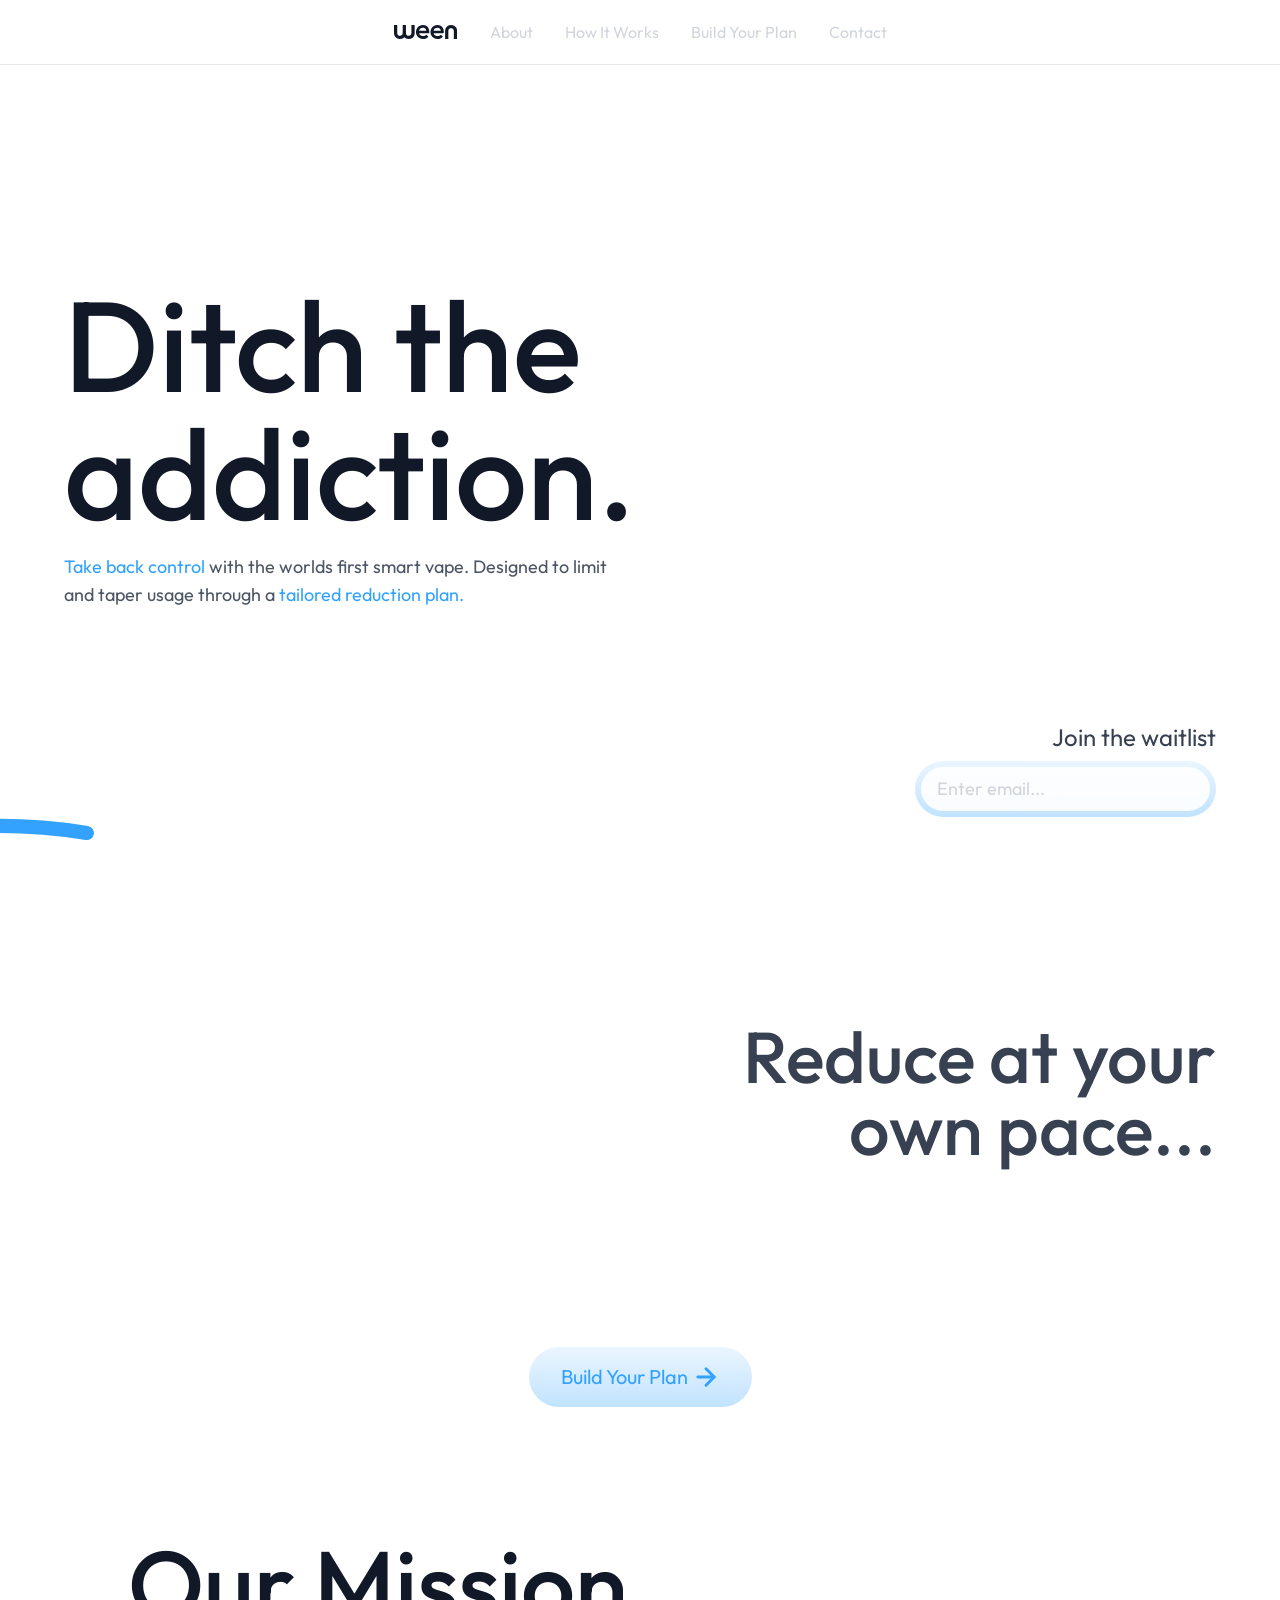
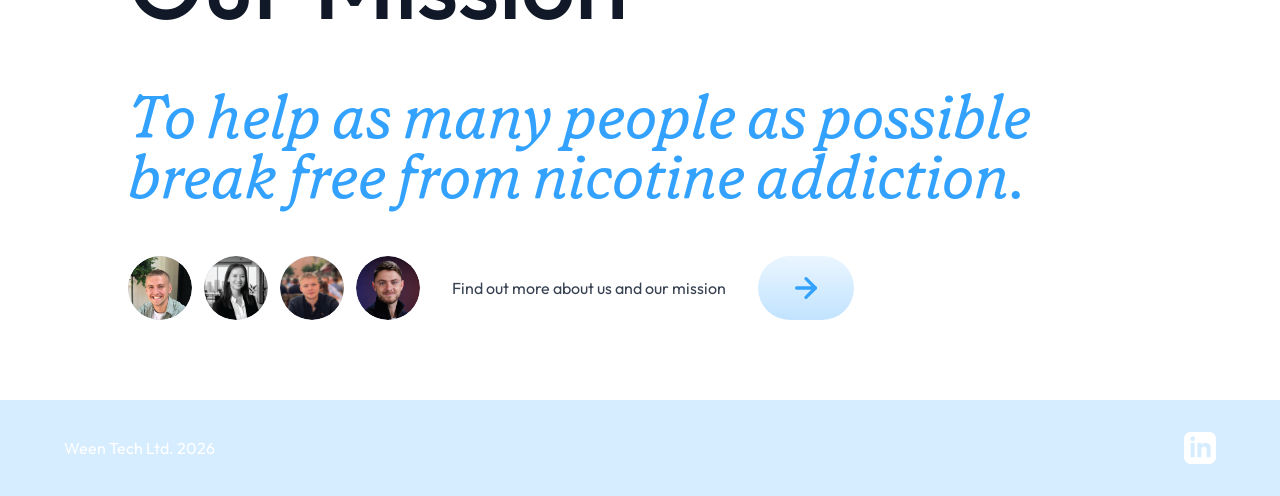
==== commit a1e75945: "update" ====
--- a/index.html
+++ b/index.html
@@ -5,6 +5,7 @@
     <!-- Favicon for modern browsers (SVG) -->
     <link rel="icon" type="image/svg+xml" href="./favicon.svg" />
     <!-- Favicon for Safari and older browsers (PNG) - fallback -->
+    <link rel="icon" type="image/png" sizes="48x48" href="./favicon-48x48.png" />
     <link rel="icon" type="image/png" sizes="32x32" href="./favicon-32x32.png" />
     <link rel="icon" type="image/png" sizes="16x16" href="./favicon-16x16.png" />
     <link rel="apple-touch-icon" sizes="180x180" href="./apple-touch-icon.png" />
@@ -13,8 +14,8 @@
     <link rel="preconnect" href="https://fonts.gstatic.com" crossorigin />
     <link href="https://fonts.googleapis.com/css2?family=Outfit:wght@100..900&display=swap" rel="stylesheet" />
     <title>ween</title>
-    <script type="module" crossorigin src="./assets/index-DzxeMmaL.js"></script>
-    <link rel="stylesheet" crossorigin href="./assets/index-B0lva_TX.css">
+    <script type="module" crossorigin src="./assets/index-D6L0EE0Q.js"></script>
+    <link rel="stylesheet" crossorigin href="./assets/index-6ztvm18X.css">
   </head>
   <body>
     <div id="app"></div>
--- a/assets/index-6ztvm18X.css
+++ b/assets/index-6ztvm18X.css
@@ -0,0 +1 @@
+*,:before,:after{--tw-border-spacing-x: 0;--tw-border-spacing-y: 0;--tw-translate-x: 0;--tw-translate-y: 0;--tw-rotate: 0;--tw-skew-x: 0;--tw-skew-y: 0;--tw-scale-x: 1;--tw-scale-y: 1;--tw-pan-x: ;--tw-pan-y: ;--tw-pinch-zoom: ;--tw-scroll-snap-strictness: proximity;--tw-gradient-from-position: ;--tw-gradient-via-position: ;--tw-gradient-to-position: ;--tw-ordinal: ;--tw-slashed-zero: ;--tw-numeric-figure: ;--tw-numeric-spacing: ;--tw-numeric-fraction: ;--tw-ring-inset: ;--tw-ring-offset-width: 0px;--tw-ring-offset-color: #fff;--tw-ring-color: rgb(59 130 246 / .5);--tw-ring-offset-shadow: 0 0 #0000;--tw-ring-shadow: 0 0 #0000;--tw-shadow: 0 0 #0000;--tw-shadow-colored: 0 0 #0000;--tw-blur: ;--tw-brightness: ;--tw-contrast: ;--tw-grayscale: ;--tw-hue-rotate: ;--tw-invert: ;--tw-saturate: ;--tw-sepia: ;--tw-drop-shadow: ;--tw-backdrop-blur: ;--tw-backdrop-brightness: ;--tw-backdrop-contrast: ;--tw-backdrop-grayscale: ;--tw-backdrop-hue-rotate: ;--tw-backdrop-invert: ;--tw-backdrop-opacity: ;--tw-backdrop-saturate: ;--tw-backdrop-sepia: ;--tw-contain-size: ;--tw-contain-layout: ;--tw-contain-paint: ;--tw-contain-style: }::backdrop{--tw-border-spacing-x: 0;--tw-border-spacing-y: 0;--tw-translate-x: 0;--tw-translate-y: 0;--tw-rotate: 0;--tw-skew-x: 0;--tw-skew-y: 0;--tw-scale-x: 1;--tw-scale-y: 1;--tw-pan-x: ;--tw-pan-y: ;--tw-pinch-zoom: ;--tw-scroll-snap-strictness: proximity;--tw-gradient-from-position: ;--tw-gradient-via-position: ;--tw-gradient-to-position: ;--tw-ordinal: ;--tw-slashed-zero: ;--tw-numeric-figure: ;--tw-numeric-spacing: ;--tw-numeric-fraction: ;--tw-ring-inset: ;--tw-ring-offset-width: 0px;--tw-ring-offset-color: #fff;--tw-ring-color: rgb(59 130 246 / .5);--tw-ring-offset-shadow: 0 0 #0000;--tw-ring-shadow: 0 0 #0000;--tw-shadow: 0 0 #0000;--tw-shadow-colored: 0 0 #0000;--tw-blur: ;--tw-brightness: ;--tw-contrast: ;--tw-grayscale: ;--tw-hue-rotate: ;--tw-invert: ;--tw-saturate: ;--tw-sepia: ;--tw-drop-shadow: ;--tw-backdrop-blur: ;--tw-backdrop-brightness: ;--tw-backdrop-contrast: ;--tw-backdrop-grayscale: ;--tw-backdrop-hue-rotate: ;--tw-backdrop-invert: ;--tw-backdrop-opacity: ;--tw-backdrop-saturate: ;--tw-backdrop-sepia: ;--tw-contain-size: ;--tw-contain-layout: ;--tw-contain-paint: ;--tw-contain-style: }*,:before,:after{box-sizing:border-box;border-width:0;border-style:solid;border-color:#e5e7eb}:before,:after{--tw-content: ""}html,:host{line-height:1.5;-webkit-text-size-adjust:100%;-moz-tab-size:4;-o-tab-size:4;tab-size:4;font-family:ui-sans-serif,system-ui,sans-serif,"Apple Color Emoji","Segoe UI Emoji",Segoe UI Symbol,"Noto Color Emoji";font-feature-settings:normal;font-variation-settings:normal;-webkit-tap-highlight-color:transparent}body{margin:0;line-height:inherit}hr{height:0;color:inherit;border-top-width:1px}abbr:where([title]){-webkit-text-decoration:underline dotted;text-decoration:underline dotted}h1,h2,h3,h4,h5,h6{font-size:inherit;font-weight:inherit}a{color:inherit;text-decoration:inherit}b,strong{font-weight:bolder}code,kbd,samp,pre{font-family:ui-monospace,SFMono-Regular,Menlo,Monaco,Consolas,Liberation Mono,Courier New,monospace;font-feature-settings:normal;font-variation-settings:normal;font-size:1em}small{font-size:80%}sub,sup{font-size:75%;line-height:0;position:relative;vertical-align:baseline}sub{bottom:-.25em}sup{top:-.5em}table{text-indent:0;border-color:inherit;border-collapse:collapse}button,input,optgroup,select,textarea{font-family:inherit;font-feature-settings:inherit;font-variation-settings:inherit;font-size:100%;font-weight:inherit;line-height:inherit;letter-spacing:inherit;color:inherit;margin:0;padding:0}button,select{text-transform:none}button,input:where([type=button]),input:where([type=reset]),input:where([type=submit]){-webkit-appearance:button;background-color:transparent;background-image:none}:-moz-focusring{outline:auto}:-moz-ui-invalid{box-shadow:none}progress{vertical-align:baseline}::-webkit-inner-spin-button,::-webkit-outer-spin-button{height:auto}[type=search]{-webkit-appearance:textfield;outline-offset:-2px}::-webkit-search-decoration{-webkit-appearance:none}::-webkit-file-upload-button{-webkit-appearance:button;font:inherit}summary{display:list-item}blockquote,dl,dd,h1,h2,h3,h4,h5,h6,hr,figure,p,pre{margin:0}fieldset{margin:0;padding:0}legend{padding:0}ol,ul,menu{list-style:none;margin:0;padding:0}dialog{padding:0}textarea{resize:vertical}input::-moz-placeholder,textarea::-moz-placeholder{opacity:1;color:#9ca3af}input::placeholder,textarea::placeholder{opacity:1;color:#9ca3af}button,[role=button]{cursor:pointer}:disabled{cursor:default}img,svg,video,canvas,audio,iframe,embed,object{display:block;vertical-align:middle}img,video{max-width:100%;height:auto}[hidden]:where(:not([hidden=until-found])){display:none}body{font-family:Outfit}.font-grenette{font-family:Grenette Pro,Grenette,serif;font-style:italic}.container{width:100%}@media(min-width:640px){.container{max-width:640px}}@media(min-width:768px){.container{max-width:768px}}@media(min-width:1024px){.container{max-width:1024px}}@media(min-width:1280px){.container{max-width:1280px}}@media(min-width:1536px){.container{max-width:1536px}}.pointer-events-none{pointer-events:none}.pointer-events-auto{pointer-events:auto}.visible{visibility:visible}.collapse{visibility:collapse}.fixed{position:fixed}.absolute{position:absolute}.relative{position:relative}.sticky{position:sticky}.inset-0{inset:0}.bottom-0{bottom:0}.bottom-4{bottom:1rem}.bottom-full{bottom:100%}.left-0{left:0}.left-1\/2{left:50%}.right-0{right:0}.right-12{right:3rem}.right-full{right:100%}.top-0{top:0}.top-1\/2{top:50%}.z-0{z-index:0}.z-10{z-index:10}.z-20{z-index:20}.z-40{z-index:40}.z-50{z-index:50}.-mx-4{margin-left:-1rem;margin-right:-1rem}.mx-auto{margin-left:auto;margin-right:auto}.-mb-1{margin-bottom:-.25rem}.-mb-2{margin-bottom:-.5rem}.-mt-12{margin-top:-3rem}.-mt-20{margin-top:-5rem}.-mt-4{margin-top:-1rem}.-mt-6{margin-top:-1.5rem}.-mt-8{margin-top:-2rem}.-mt-\[140px\]{margin-top:-140px}.-mt-\[60px\]{margin-top:-60px}.mb-0{margin-bottom:0}.mb-0\.5{margin-bottom:.125rem}.mb-1{margin-bottom:.25rem}.mb-16{margin-bottom:4rem}.mb-2{margin-bottom:.5rem}.mb-3{margin-bottom:.75rem}.mb-4{margin-bottom:1rem}.mb-6{margin-bottom:1.5rem}.mb-8{margin-bottom:2rem}.ml-2{margin-left:.5rem}.ml-4{margin-left:1rem}.ml-8{margin-left:2rem}.mr-2{margin-right:.5rem}.mt-1{margin-top:.25rem}.mt-12{margin-top:3rem}.mt-2{margin-top:.5rem}.mt-4{margin-top:1rem}.mt-6{margin-top:1.5rem}.mt-8{margin-top:2rem}.mt-\[1em\]{margin-top:1em}.mt-auto{margin-top:auto}.block{display:block}.inline-block{display:inline-block}.flex{display:flex}.inline-flex{display:inline-flex}.hidden{display:none}.h-1{height:.25rem}.h-10{height:2.5rem}.h-12{height:3rem}.h-14{height:3.5rem}.h-16{height:4rem}.h-3{height:.75rem}.h-3\.5{height:.875rem}.h-4{height:1rem}.h-5{height:1.25rem}.h-6{height:1.5rem}.h-\[100px\]{height:100px}.h-\[120px\]{height:120px}.h-\[16px\]{height:16px}.h-\[17px\]{height:17px}.h-\[18px\]{height:18px}.h-\[2\.5rem\]{height:2.5rem}.h-\[20\%\]{height:20%}.h-\[26px\]{height:26px}.h-\[30px\]{height:30px}.h-\[3px\]{height:3px}.h-\[4rem\]{height:4rem}.h-\[60\%\]{height:60%}.h-\[64px\]{height:64px}.h-\[70\%\]{height:70%}.h-\[88px\]{height:88px}.h-auto{height:auto}.h-full{height:100%}.h-px{height:1px}.max-h-0{max-height:0px}.max-h-96{max-height:24rem}.min-h-\[120px\]{min-height:120px}.min-h-\[30px\]{min-height:30px}.min-h-\[calc\(100vh-60px\)\]{min-height:calc(100vh - 60px)}.min-h-screen{min-height:100vh}.w-1\/2{width:50%}.w-10{width:2.5rem}.w-12{width:3rem}.w-14{width:3.5rem}.w-16{width:4rem}.w-20{width:5rem}.w-24{width:6rem}.w-4{width:1rem}.w-5{width:1.25rem}.w-6{width:1.5rem}.w-\[100px\]{width:100px}.w-\[120px\]{width:120px}.w-\[15\%\]{width:15%}.w-\[18px\]{width:18px}.w-\[20\%\]{width:20%}.w-\[40\%\]{width:40%}.w-\[48px\]{width:48px}.w-\[60\%\]{width:60%}.w-\[64px\]{width:64px}.w-\[70\%\]{width:70%}.w-\[80vw\]{width:80vw}.w-\[85\%\]{width:85%}.w-auto{width:auto}.w-fit{width:-moz-fit-content;width:fit-content}.w-full{width:100%}.w-screen{width:100vw}.min-w-0{min-width:0px}.min-w-\[48px\]{min-width:48px}.max-w-\[280px\]{max-width:280px}.max-w-\[30\%\]{max-width:30%}.flex-1{flex:1 1 0%}.flex-\[1\]{flex:1}.flex-\[1_1_auto\]{flex:1 1 auto}.flex-\[4\]{flex:4}.flex-shrink-0{flex-shrink:0}.-translate-x-1\/2{--tw-translate-x: -50%;transform:translate(var(--tw-translate-x),var(--tw-translate-y)) rotate(var(--tw-rotate)) skew(var(--tw-skew-x)) skewY(var(--tw-skew-y)) scaleX(var(--tw-scale-x)) scaleY(var(--tw-scale-y))}.-translate-y-1\/2{--tw-translate-y: -50%;transform:translate(var(--tw-translate-x),var(--tw-translate-y)) rotate(var(--tw-rotate)) skew(var(--tw-skew-x)) skewY(var(--tw-skew-y)) scaleX(var(--tw-scale-x)) scaleY(var(--tw-scale-y))}.transform{transform:translate(var(--tw-translate-x),var(--tw-translate-y)) rotate(var(--tw-rotate)) skew(var(--tw-skew-x)) skewY(var(--tw-skew-y)) scaleX(var(--tw-scale-x)) scaleY(var(--tw-scale-y))}@keyframes spin{to{transform:rotate(360deg)}}.animate-spin{animation:spin 1s linear infinite}.cursor-pointer{cursor:pointer}.resize-y{resize:vertical}.resize{resize:both}.flex-row{flex-direction:row}.flex-col{flex-direction:column}.flex-wrap{flex-wrap:wrap}.items-start{align-items:flex-start}.items-end{align-items:flex-end}.items-center{align-items:center}.items-baseline{align-items:baseline}.justify-start{justify-content:flex-start}.justify-end{justify-content:flex-end}.justify-center{justify-content:center}.justify-between{justify-content:space-between}.gap-1{gap:.25rem}.gap-16{gap:4rem}.gap-2{gap:.5rem}.gap-3{gap:.75rem}.gap-4{gap:1rem}.gap-6{gap:1.5rem}.gap-8{gap:2rem}.space-y-2>:not([hidden])~:not([hidden]){--tw-space-y-reverse: 0;margin-top:calc(.5rem * calc(1 - var(--tw-space-y-reverse)));margin-bottom:calc(.5rem * var(--tw-space-y-reverse))}.space-y-4>:not([hidden])~:not([hidden]){--tw-space-y-reverse: 0;margin-top:calc(1rem * calc(1 - var(--tw-space-y-reverse)));margin-bottom:calc(1rem * var(--tw-space-y-reverse))}.space-y-6>:not([hidden])~:not([hidden]){--tw-space-y-reverse: 0;margin-top:calc(1.5rem * calc(1 - var(--tw-space-y-reverse)));margin-bottom:calc(1.5rem * var(--tw-space-y-reverse))}.overflow-hidden{overflow:hidden}.overflow-y-auto{overflow-y:auto}.whitespace-nowrap{white-space:nowrap}.rounded-\[20px\]{border-radius:20px}.rounded-\[32px\]{border-radius:32px}.rounded-full{border-radius:9999px}.rounded-xl{border-radius:.75rem}.border{border-width:1px}.border-2{border-width:2px}.border-\[2\.5px\]{border-width:2.5px}.border-b{border-bottom-width:1px}.border-t{border-top-width:1px}.border-none{border-style:none}.border-gray-300{--tw-border-opacity: 1;border-color:rgb(209 213 219 / var(--tw-border-opacity, 1))}.border-red{--tw-border-opacity: 1;border-color:rgb(238 108 77 / var(--tw-border-opacity, 1))}.bg-black\/20{background-color:#0003}.bg-blue{--tw-bg-opacity: 1;background-color:rgb(50 162 254 / var(--tw-bg-opacity, 1))}.bg-gray-300{--tw-bg-opacity: 1;background-color:rgb(209 213 219 / var(--tw-bg-opacity, 1))}.bg-gray-900{--tw-bg-opacity: 1;background-color:rgb(17 24 39 / var(--tw-bg-opacity, 1))}.bg-transparent{background-color:transparent}.bg-white{--tw-bg-opacity: 1;background-color:rgb(255 255 255 / var(--tw-bg-opacity, 1))}.bg-white\/80{background-color:#fffc}.object-contain{-o-object-fit:contain;object-fit:contain}.object-cover{-o-object-fit:cover;object-fit:cover}.p-4{padding:1rem}.px-0{padding-left:0;padding-right:0}.px-12{padding-left:3rem;padding-right:3rem}.px-3{padding-left:.75rem;padding-right:.75rem}.px-4{padding-left:1rem;padding-right:1rem}.px-6{padding-left:1.5rem;padding-right:1.5rem}.px-8{padding-left:2rem;padding-right:2rem}.py-0{padding-top:0;padding-bottom:0}.py-12{padding-top:3rem;padding-bottom:3rem}.py-2{padding-top:.5rem;padding-bottom:.5rem}.py-3{padding-top:.75rem;padding-bottom:.75rem}.py-4{padding-top:1rem;padding-bottom:1rem}.py-8{padding-top:2rem;padding-bottom:2rem}.pb-10{padding-bottom:2.5rem}.pb-16{padding-bottom:4rem}.pb-8{padding-bottom:2rem}.pl-4{padding-left:1rem}.pr-1{padding-right:.25rem}.pr-4{padding-right:1rem}.pr-6{padding-right:1.5rem}.pr-8{padding-right:2rem}.pt-10{padding-top:2.5rem}.pt-4{padding-top:1rem}.pt-8{padding-top:2rem}.text-left{text-align:left}.text-center{text-align:center}.text-right{text-align:right}.text-2xl{font-size:1.5rem;line-height:2rem}.text-3xl{font-size:1.875rem;line-height:2.25rem}.text-4xl{font-size:2.25rem;line-height:2.5rem}.text-5xl{font-size:3rem;line-height:1}.text-6xl{font-size:3.75rem;line-height:1}.text-7xl{font-size:4.5rem;line-height:1}.text-\[12px\]{font-size:12px}.text-\[14px\]{font-size:14px}.text-\[16px\]{font-size:16px}.text-\[18px\]{font-size:18px}.text-\[20px\]{font-size:20px}.text-\[48px\]{font-size:48px}.text-base{font-size:1rem;line-height:1.5rem}.text-lg{font-size:1.125rem;line-height:1.75rem}.text-sm{font-size:.875rem;line-height:1.25rem}.text-xl{font-size:1.25rem;line-height:1.75rem}.text-xs{font-size:.75rem;line-height:1rem}.font-medium{font-weight:500}.font-normal{font-weight:400}.italic{font-style:italic}.leading-tight{line-height:1.25}.text-blue{--tw-text-opacity: 1;color:rgb(50 162 254 / var(--tw-text-opacity, 1))}.text-gray-300{--tw-text-opacity: 1;color:rgb(209 213 219 / var(--tw-text-opacity, 1))}.text-gray-400{--tw-text-opacity: 1;color:rgb(156 163 175 / var(--tw-text-opacity, 1))}.text-gray-500{--tw-text-opacity: 1;color:rgb(107 114 128 / var(--tw-text-opacity, 1))}.text-gray-600{--tw-text-opacity: 1;color:rgb(75 85 99 / var(--tw-text-opacity, 1))}.text-gray-700{--tw-text-opacity: 1;color:rgb(55 65 81 / var(--tw-text-opacity, 1))}.text-gray-900{--tw-text-opacity: 1;color:rgb(17 24 39 / var(--tw-text-opacity, 1))}.text-green{--tw-text-opacity: 1;color:rgb(77 194 30 / var(--tw-text-opacity, 1))}.text-orange{--tw-text-opacity: 1;color:rgb(255 180 31 / var(--tw-text-opacity, 1))}.text-red{--tw-text-opacity: 1;color:rgb(238 108 77 / var(--tw-text-opacity, 1))}.text-white{--tw-text-opacity: 1;color:rgb(255 255 255 / var(--tw-text-opacity, 1))}.underline{text-decoration-line:underline}.caret-blue{caret-color:#32a2fe}.opacity-0{opacity:0}.opacity-100{opacity:1}.opacity-50{opacity:.5}.shadow{--tw-shadow: 0 1px 3px 0 rgb(0 0 0 / .1), 0 1px 2px -1px rgb(0 0 0 / .1);--tw-shadow-colored: 0 1px 3px 0 var(--tw-shadow-color), 0 1px 2px -1px var(--tw-shadow-color);box-shadow:var(--tw-ring-offset-shadow, 0 0 #0000),var(--tw-ring-shadow, 0 0 #0000),var(--tw-shadow)}.shadow-lg{--tw-shadow: 0 10px 15px -3px rgb(0 0 0 / .1), 0 4px 6px -4px rgb(0 0 0 / .1);--tw-shadow-colored: 0 10px 15px -3px var(--tw-shadow-color), 0 4px 6px -4px var(--tw-shadow-color);box-shadow:var(--tw-ring-offset-shadow, 0 0 #0000),var(--tw-ring-shadow, 0 0 #0000),var(--tw-shadow)}.outline-none{outline:2px solid transparent;outline-offset:2px}.outline{outline-style:solid}.blur{--tw-blur: blur(8px);filter:var(--tw-blur) var(--tw-brightness) var(--tw-contrast) var(--tw-grayscale) var(--tw-hue-rotate) var(--tw-invert) var(--tw-saturate) var(--tw-sepia) var(--tw-drop-shadow)}.filter{filter:var(--tw-blur) var(--tw-brightness) var(--tw-contrast) var(--tw-grayscale) var(--tw-hue-rotate) var(--tw-invert) var(--tw-saturate) var(--tw-sepia) var(--tw-drop-shadow)}.backdrop-blur-md{--tw-backdrop-blur: blur(12px);-webkit-backdrop-filter:var(--tw-backdrop-blur) var(--tw-backdrop-brightness) var(--tw-backdrop-contrast) var(--tw-backdrop-grayscale) var(--tw-backdrop-hue-rotate) var(--tw-backdrop-invert) var(--tw-backdrop-opacity) var(--tw-backdrop-saturate) var(--tw-backdrop-sepia);backdrop-filter:var(--tw-backdrop-blur) var(--tw-backdrop-brightness) var(--tw-backdrop-contrast) var(--tw-backdrop-grayscale) var(--tw-backdrop-hue-rotate) var(--tw-backdrop-invert) var(--tw-backdrop-opacity) var(--tw-backdrop-saturate) var(--tw-backdrop-sepia)}.backdrop-blur-sm{--tw-backdrop-blur: blur(4px);-webkit-backdrop-filter:var(--tw-backdrop-blur) var(--tw-backdrop-brightness) var(--tw-backdrop-contrast) var(--tw-backdrop-grayscale) var(--tw-backdrop-hue-rotate) var(--tw-backdrop-invert) var(--tw-backdrop-opacity) var(--tw-backdrop-saturate) var(--tw-backdrop-sepia);backdrop-filter:var(--tw-backdrop-blur) var(--tw-backdrop-brightness) var(--tw-backdrop-contrast) var(--tw-backdrop-grayscale) var(--tw-backdrop-hue-rotate) var(--tw-backdrop-invert) var(--tw-backdrop-opacity) var(--tw-backdrop-saturate) var(--tw-backdrop-sepia)}.transition{transition-property:color,background-color,border-color,text-decoration-color,fill,stroke,opacity,box-shadow,transform,filter,backdrop-filter;transition-timing-function:cubic-bezier(.4,0,.2,1);transition-duration:.15s}.transition-all{transition-property:all;transition-timing-function:cubic-bezier(.4,0,.2,1);transition-duration:.15s}.transition-colors{transition-property:color,background-color,border-color,text-decoration-color,fill,stroke;transition-timing-function:cubic-bezier(.4,0,.2,1);transition-duration:.15s}.transition-opacity{transition-property:opacity;transition-timing-function:cubic-bezier(.4,0,.2,1);transition-duration:.15s}.duration-200{transition-duration:.2s}.duration-300{transition-duration:.3s}.duration-700{transition-duration:.7s}.ease-in{transition-timing-function:cubic-bezier(.4,0,1,1)}.ease-in-out{transition-timing-function:cubic-bezier(.4,0,.2,1)}.ease-out{transition-timing-function:cubic-bezier(0,0,.2,1)}@font-face{font-family:Grenette Pro;src:url(./GrenettePro-Italic-DBy9254z.ttf) format("truetype");font-weight:400;font-style:italic;font-display:swap}.placeholder\:text-gray-300::-moz-placeholder{--tw-text-opacity: 1;color:rgb(209 213 219 / var(--tw-text-opacity, 1))}.placeholder\:text-gray-300::placeholder{--tw-text-opacity: 1;color:rgb(209 213 219 / var(--tw-text-opacity, 1))}.hover\:bg-gray-50:hover{--tw-bg-opacity: 1;background-color:rgb(249 250 251 / var(--tw-bg-opacity, 1))}.hover\:text-gray-900:hover{--tw-text-opacity: 1;color:rgb(17 24 39 / var(--tw-text-opacity, 1))}.hover\:opacity-70:hover{opacity:.7}.hover\:opacity-80:hover{opacity:.8}.focus\:outline-none:focus{outline:2px solid transparent;outline-offset:2px}.disabled\:cursor-not-allowed:disabled{cursor:not-allowed}.disabled\:opacity-70:disabled{opacity:.7}@media(min-width:768px){.md\:bottom-8{bottom:2rem}.md\:left-auto{left:auto}.md\:right-16{right:4rem}.md\:right-8{right:2rem}.md\:-mx-8{margin-left:-2rem;margin-right:-2rem}.md\:mx-0{margin-left:0;margin-right:0}.md\:-mb-12{margin-bottom:-3rem}.md\:-mb-2{margin-bottom:-.5rem}.md\:-mt-10{margin-top:-2.5rem}.md\:-mt-32{margin-top:-8rem}.md\:-mt-8{margin-top:-2rem}.md\:-mt-\[60px\]{margin-top:-60px}.md\:mb-1{margin-bottom:.25rem}.md\:mb-12{margin-bottom:3rem}.md\:mb-16{margin-bottom:4rem}.md\:mb-3{margin-bottom:.75rem}.md\:mb-6{margin-bottom:1.5rem}.md\:mb-8{margin-bottom:2rem}.md\:ml-3{margin-left:.75rem}.md\:mt-0{margin-top:0}.md\:mt-4{margin-top:1rem}.md\:mt-\[1em\]{margin-top:1em}.md\:block{display:block}.md\:inline{display:inline}.md\:flex{display:flex}.md\:hidden{display:none}.md\:h-10{height:2.5rem}.md\:h-20{height:5rem}.md\:h-4{height:1rem}.md\:h-5{height:1.25rem}.md\:h-6{height:1.5rem}.md\:h-7{height:1.75rem}.md\:h-8{height:2rem}.md\:h-\[120px\]{height:120px}.md\:h-\[140px\]{height:140px}.md\:h-\[19px\]{height:19px}.md\:h-\[22px\]{height:22px}.md\:h-\[3\.5rem\]{height:3.5rem}.md\:h-\[30px\]{height:30px}.md\:h-\[35px\]{height:35px}.md\:h-\[72px\]{height:72px}.md\:h-\[80\%\]{height:80%}.md\:min-h-\[30px\]{min-height:30px}.md\:min-h-\[60px\]{min-height:60px}.md\:w-1\/2{width:50%}.md\:w-20{width:5rem}.md\:w-24{width:6rem}.md\:w-32{width:8rem}.md\:w-5{width:1.25rem}.md\:w-6{width:1.5rem}.md\:w-7{width:1.75rem}.md\:w-\[120px\]{width:120px}.md\:w-\[140px\]{width:140px}.md\:w-\[48px\]{width:48px}.md\:w-\[95\%\]{width:95%}.md\:w-full{width:100%}.md\:min-w-\[200px\]{min-width:200px}.md\:min-w-\[48px\]{min-width:48px}.md\:max-w-\[30\%\]{max-width:30%}.md\:max-w-\[35\%\]{max-width:35%}.md\:max-w-sm{max-width:24rem}.md\:flex-row{flex-direction:row}.md\:flex-col{flex-direction:column}.md\:items-start{align-items:flex-start}.md\:items-end{align-items:flex-end}.md\:items-center{align-items:center}.md\:justify-start{justify-content:flex-start}.md\:justify-center{justify-content:center}.md\:justify-evenly{justify-content:space-evenly}.md\:gap-0{gap:0px}.md\:gap-1{gap:.25rem}.md\:gap-1\.5{gap:.375rem}.md\:gap-12{gap:3rem}.md\:gap-2\.5{gap:.625rem}.md\:gap-20{gap:5rem}.md\:gap-6{gap:1.5rem}.md\:gap-8{gap:2rem}.md\:whitespace-nowrap{white-space:nowrap}.md\:rounded-\[40px\]{border-radius:40px}.md\:p-8{padding:2rem}.md\:px-0{padding-left:0;padding-right:0}.md\:px-20{padding-left:5rem;padding-right:5rem}.md\:px-4{padding-left:1rem;padding-right:1rem}.md\:px-6{padding-left:1.5rem;padding-right:1.5rem}.md\:px-8{padding-left:2rem;padding-right:2rem}.md\:px-\[16px\]{padding-left:16px;padding-right:16px}.md\:py-12{padding-top:3rem;padding-bottom:3rem}.md\:py-16{padding-top:4rem;padding-bottom:4rem}.md\:py-2{padding-top:.5rem;padding-bottom:.5rem}.md\:py-3{padding-top:.75rem;padding-bottom:.75rem}.md\:py-8{padding-top:2rem;padding-bottom:2rem}.md\:py-\[16px\]{padding-top:16px;padding-bottom:16px}.md\:pb-12{padding-bottom:3rem}.md\:pb-14{padding-bottom:3.5rem}.md\:pb-16{padding-bottom:4rem}.md\:pb-8{padding-bottom:2rem}.md\:pl-6{padding-left:1.5rem}.md\:pr-12{padding-right:3rem}.md\:pr-6{padding-right:1.5rem}.md\:pr-8{padding-right:2rem}.md\:pt-0{padding-top:0}.md\:pt-12{padding-top:3rem}.md\:pt-14{padding-top:3.5rem}.md\:pt-8{padding-top:2rem}.md\:text-left{text-align:left}.md\:text-2xl{font-size:1.5rem;line-height:2rem}.md\:text-3xl{font-size:1.875rem;line-height:2.25rem}.md\:text-4xl{font-size:2.25rem;line-height:2.5rem}.md\:text-5xl{font-size:3rem;line-height:1}.md\:text-6xl{font-size:3.75rem;line-height:1}.md\:text-7xl{font-size:4.5rem;line-height:1}.md\:text-8xl{font-size:6rem;line-height:1}.md\:text-\[12px\]{font-size:12px}.md\:text-\[14px\]{font-size:14px}.md\:text-\[16px\]{font-size:16px}.md\:text-\[18px\]{font-size:18px}.md\:text-\[20px\]{font-size:20px}.md\:text-base{font-size:1rem;line-height:1.5rem}.md\:text-lg{font-size:1.125rem;line-height:1.75rem}.md\:text-sm{font-size:.875rem;line-height:1.25rem}.md\:text-xl{font-size:1.25rem;line-height:1.75rem}.md\:leading-normal{line-height:1.5}.group:hover .md\:group-hover\:opacity-70{opacity:.7}}@media(min-width:1024px){.lg\:bottom-12{bottom:3rem}.lg\:right-16{right:4rem}.lg\:right-20{right:5rem}.lg\:-mx-12{margin-left:-3rem;margin-right:-3rem}.lg\:-mb-16{margin-bottom:-4rem}.lg\:-mt-\[80px\]{margin-top:-80px}.lg\:mb-1\.5{margin-bottom:.375rem}.lg\:mb-10{margin-bottom:2.5rem}.lg\:mb-16{margin-bottom:4rem}.lg\:mb-20{margin-bottom:5rem}.lg\:mb-4{margin-bottom:1rem}.lg\:mb-8{margin-bottom:2rem}.lg\:ml-4{margin-left:1rem}.lg\:mt-8{margin-top:2rem}.lg\:mt-\[1\.2em\]{margin-top:1.2em}.lg\:block{display:block}.lg\:hidden{display:none}.lg\:h-12{height:3rem}.lg\:h-16{height:4rem}.lg\:h-24{height:6rem}.lg\:h-7{height:1.75rem}.lg\:h-8{height:2rem}.lg\:h-\[160px\]{height:160px}.lg\:h-\[200px\]{height:200px}.lg\:h-\[20px\]{height:20px}.lg\:h-\[24px\]{height:24px}.lg\:h-\[28px\]{height:28px}.lg\:h-\[36px\]{height:36px}.lg\:h-\[4\.5rem\]{height:4.5rem}.lg\:h-\[40px\]{height:40px}.lg\:h-\[44px\]{height:44px}.lg\:h-\[70\%\]{height:70%}.lg\:h-\[88px\]{height:88px}.lg\:min-h-\[36px\]{min-height:36px}.lg\:min-h-\[70px\]{min-height:70px}.lg\:w-16{width:4rem}.lg\:w-24{width:6rem}.lg\:w-28{width:7rem}.lg\:w-40{width:10rem}.lg\:w-7{width:1.75rem}.lg\:w-8{width:2rem}.lg\:w-\[160px\]{width:160px}.lg\:w-\[200px\]{width:200px}.lg\:w-\[60px\]{width:60px}.lg\:w-\[65\%\]{width:65%}.lg\:min-w-\[220px\]{min-width:220px}.lg\:min-w-\[60px\]{min-width:60px}.lg\:max-w-\[30\%\]{max-width:30%}.lg\:max-w-\[35\%\]{max-width:35%}.lg\:max-w-md{max-width:28rem}.lg\:justify-evenly{justify-content:space-evenly}.lg\:gap-1{gap:.25rem}.lg\:gap-12{gap:3rem}.lg\:gap-16{gap:4rem}.lg\:gap-3{gap:.75rem}.lg\:gap-8{gap:2rem}.lg\:border-\[3px\]{border-width:3px}.lg\:px-0{padding-left:0;padding-right:0}.lg\:px-12{padding-left:3rem;padding-right:3rem}.lg\:px-16{padding-left:4rem;padding-right:4rem}.lg\:px-32{padding-left:8rem;padding-right:8rem}.lg\:px-5{padding-left:1.25rem;padding-right:1.25rem}.lg\:px-8{padding-left:2rem;padding-right:2rem}.lg\:px-\[18px\]{padding-left:18px;padding-right:18px}.lg\:py-16{padding-top:4rem;padding-bottom:4rem}.lg\:py-2\.5{padding-top:.625rem;padding-bottom:.625rem}.lg\:py-20{padding-top:5rem;padding-bottom:5rem}.lg\:py-4{padding-top:1rem;padding-bottom:1rem}.lg\:py-\[18px\]{padding-top:18px;padding-bottom:18px}.lg\:pb-16{padding-bottom:4rem}.lg\:pb-20{padding-bottom:5rem}.lg\:pl-8{padding-left:2rem}.lg\:pr-16{padding-right:4rem}.lg\:pr-8{padding-right:2rem}.lg\:pt-12{padding-top:3rem}.lg\:pt-16{padding-top:4rem}.lg\:pt-20{padding-top:5rem}.lg\:pt-3{padding-top:.75rem}.lg\:text-2xl{font-size:1.5rem;line-height:2rem}.lg\:text-3xl{font-size:1.875rem;line-height:2.25rem}.lg\:text-4xl{font-size:2.25rem;line-height:2.5rem}.lg\:text-5xl{font-size:3rem;line-height:1}.lg\:text-6xl{font-size:3.75rem;line-height:1}.lg\:text-7xl{font-size:4.5rem;line-height:1}.lg\:text-8xl{font-size:6rem;line-height:1}.lg\:text-\[14px\]{font-size:14px}.lg\:text-\[16px\]{font-size:16px}.lg\:text-\[20px\]{font-size:20px}.lg\:text-\[22px\]{font-size:22px}.lg\:text-\[24px\]{font-size:24px}.lg\:text-base{font-size:1rem;line-height:1.5rem}.lg\:text-lg{font-size:1.125rem;line-height:1.75rem}.lg\:text-xl{font-size:1.25rem;line-height:1.75rem}}@media(min-width:1280px){.xl\:right-28{right:7rem}.xl\:-mx-16{margin-left:-4rem;margin-right:-4rem}.xl\:-mb-20{margin-bottom:-5rem}.xl\:-mt-\[100px\]{margin-top:-100px}.xl\:mb-2{margin-bottom:.5rem}.xl\:ml-8{margin-left:2rem}.xl\:mt-12{margin-top:3rem}.xl\:mt-\[1\.4em\]{margin-top:1.4em}.xl\:block{display:block}.xl\:hidden{display:none}.xl\:h-28{height:7rem}.xl\:h-\[128px\]{height:128px}.xl\:h-\[60\%\]{height:60%}.xl\:h-\[6rem\]{height:6rem}.xl\:min-h-\[80px\]{min-height:80px}.xl\:w-1\/2{width:50%}.xl\:w-28{width:7rem}.xl\:min-w-\[240px\]{min-width:240px}.xl\:max-w-\[35\%\]{max-width:35%}.xl\:gap-16{gap:4rem}.xl\:gap-24{gap:6rem}.xl\:gap-4{gap:1rem}.xl\:px-16{padding-left:4rem;padding-right:4rem}.xl\:px-6{padding-left:1.5rem;padding-right:1.5rem}.xl\:px-\[40px\]{padding-left:40px;padding-right:40px}.xl\:py-3{padding-top:.75rem;padding-bottom:.75rem}.xl\:py-\[20px\]{padding-top:20px;padding-bottom:20px}.xl\:pb-20{padding-bottom:5rem}.xl\:pb-28{padding-bottom:7rem}.xl\:pl-10{padding-left:2.5rem}.xl\:pr-10{padding-right:2.5rem}.xl\:pr-20{padding-right:5rem}.xl\:pt-16{padding-top:4rem}.xl\:pt-24{padding-top:6rem}.xl\:pt-6{padding-top:1.5rem}.xl\:text-2xl{font-size:1.5rem;line-height:2rem}.xl\:text-3xl{font-size:1.875rem;line-height:2.25rem}.xl\:text-4xl{font-size:2.25rem;line-height:2.5rem}.xl\:text-6xl{font-size:3.75rem;line-height:1}.xl\:text-7xl{font-size:4.5rem;line-height:1}.xl\:text-8xl{font-size:6rem;line-height:1}.xl\:text-9xl{font-size:8rem;line-height:1}.xl\:text-\[16px\]{font-size:16px}.xl\:text-\[20px\]{font-size:20px}.xl\:text-\[24px\]{font-size:24px}.xl\:text-\[30px\]{font-size:30px}.xl\:text-\[32px\]{font-size:32px}.xl\:text-\[40px\]{font-size:40px}.xl\:text-lg{font-size:1.125rem;line-height:1.75rem}.xl\:text-xl{font-size:1.25rem;line-height:1.75rem}}@media(min-width:1536px){.\32xl\:gap-24{gap:6rem}}
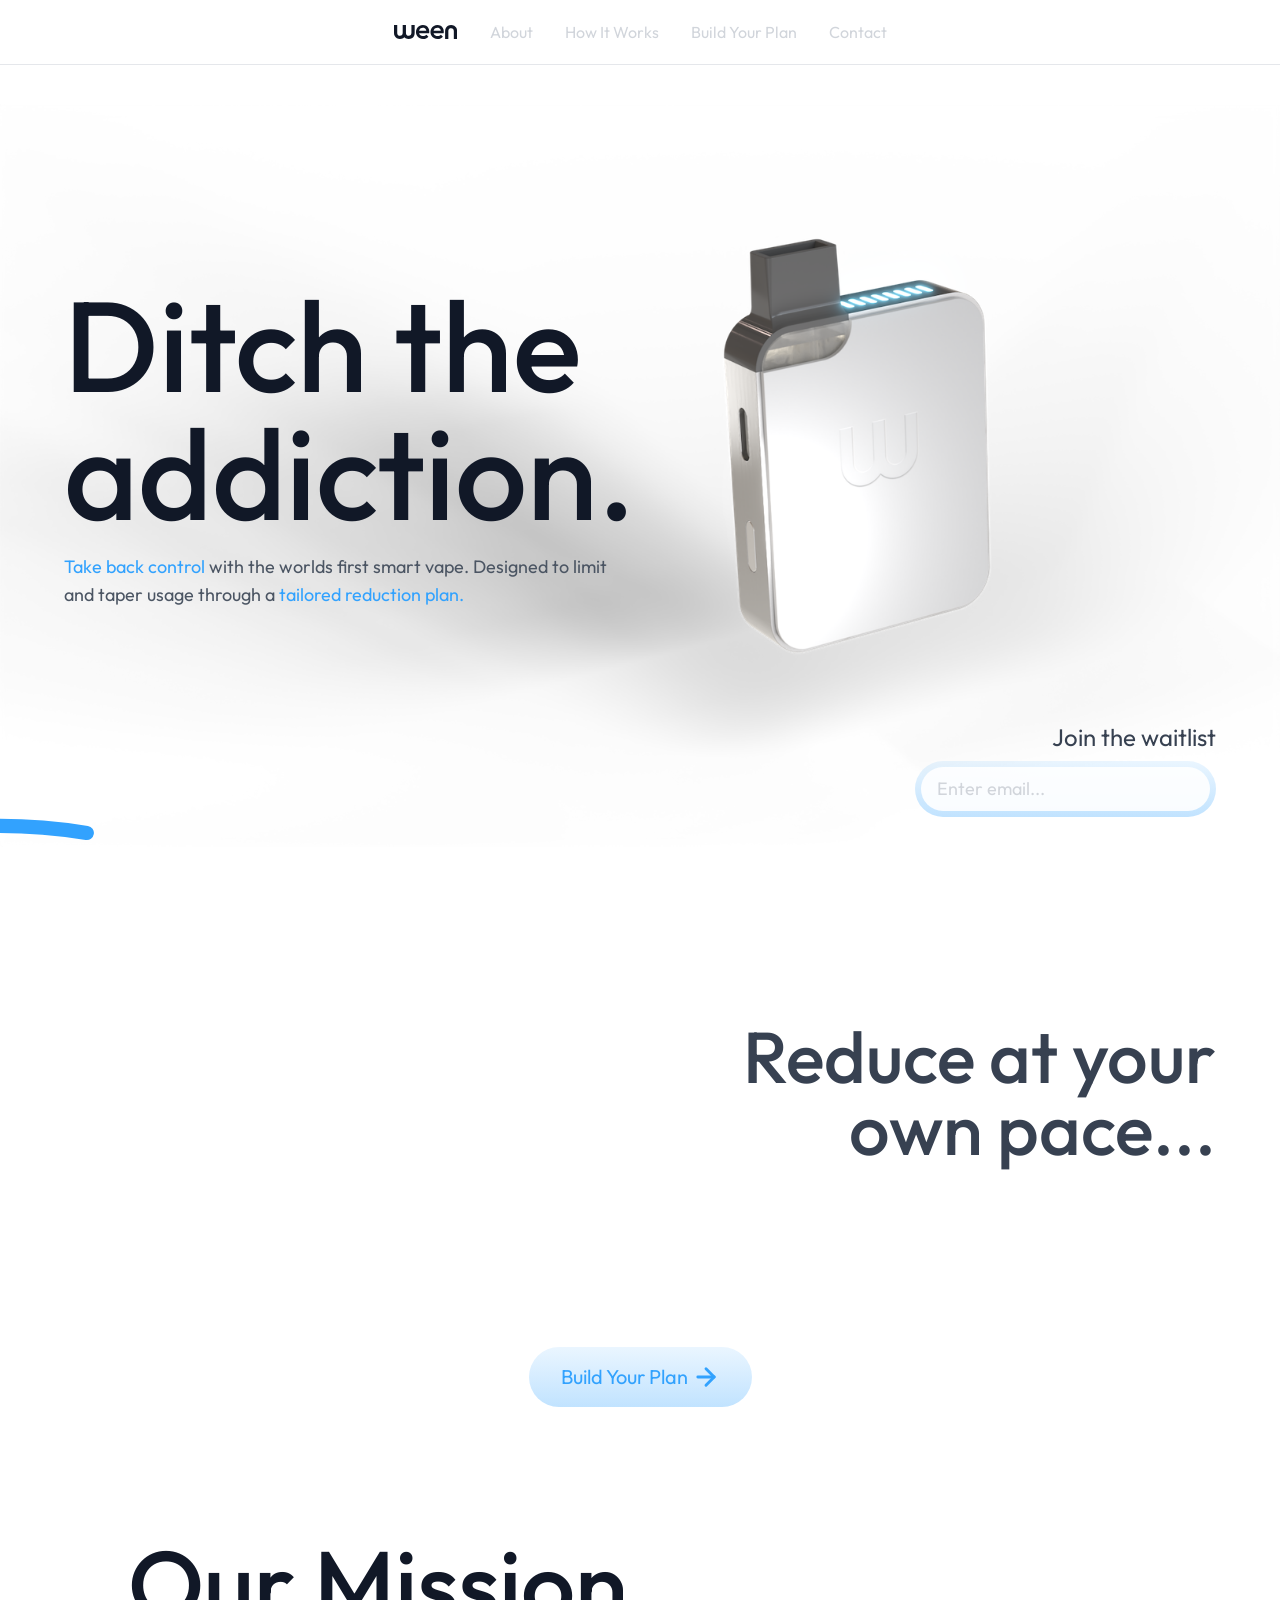
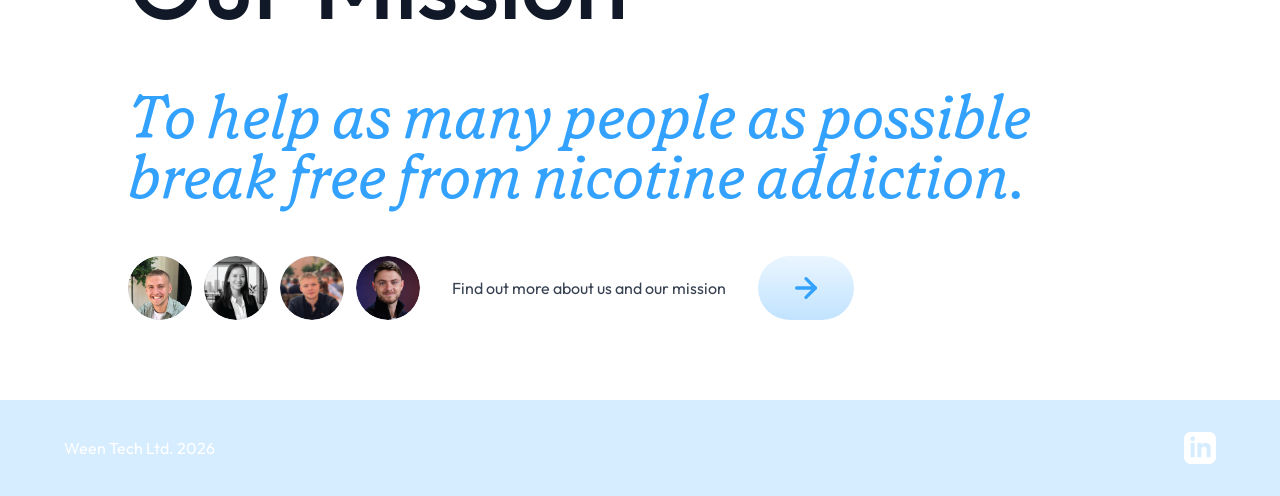
==== commit 6a4d3438: "update" ====
--- a/index.html
+++ b/index.html
@@ -14,7 +14,7 @@
     <link rel="preconnect" href="https://fonts.gstatic.com" crossorigin />
     <link href="https://fonts.googleapis.com/css2?family=Outfit:wght@100..900&display=swap" rel="stylesheet" />
     <title>ween</title>
-    <script type="module" crossorigin src="./assets/index-D6L0EE0Q.js"></script>
+    <script type="module" crossorigin src="./assets/index-Yy4zIJd5.js"></script>
     <link rel="stylesheet" crossorigin href="./assets/index-6ztvm18X.css">
   </head>
   <body>
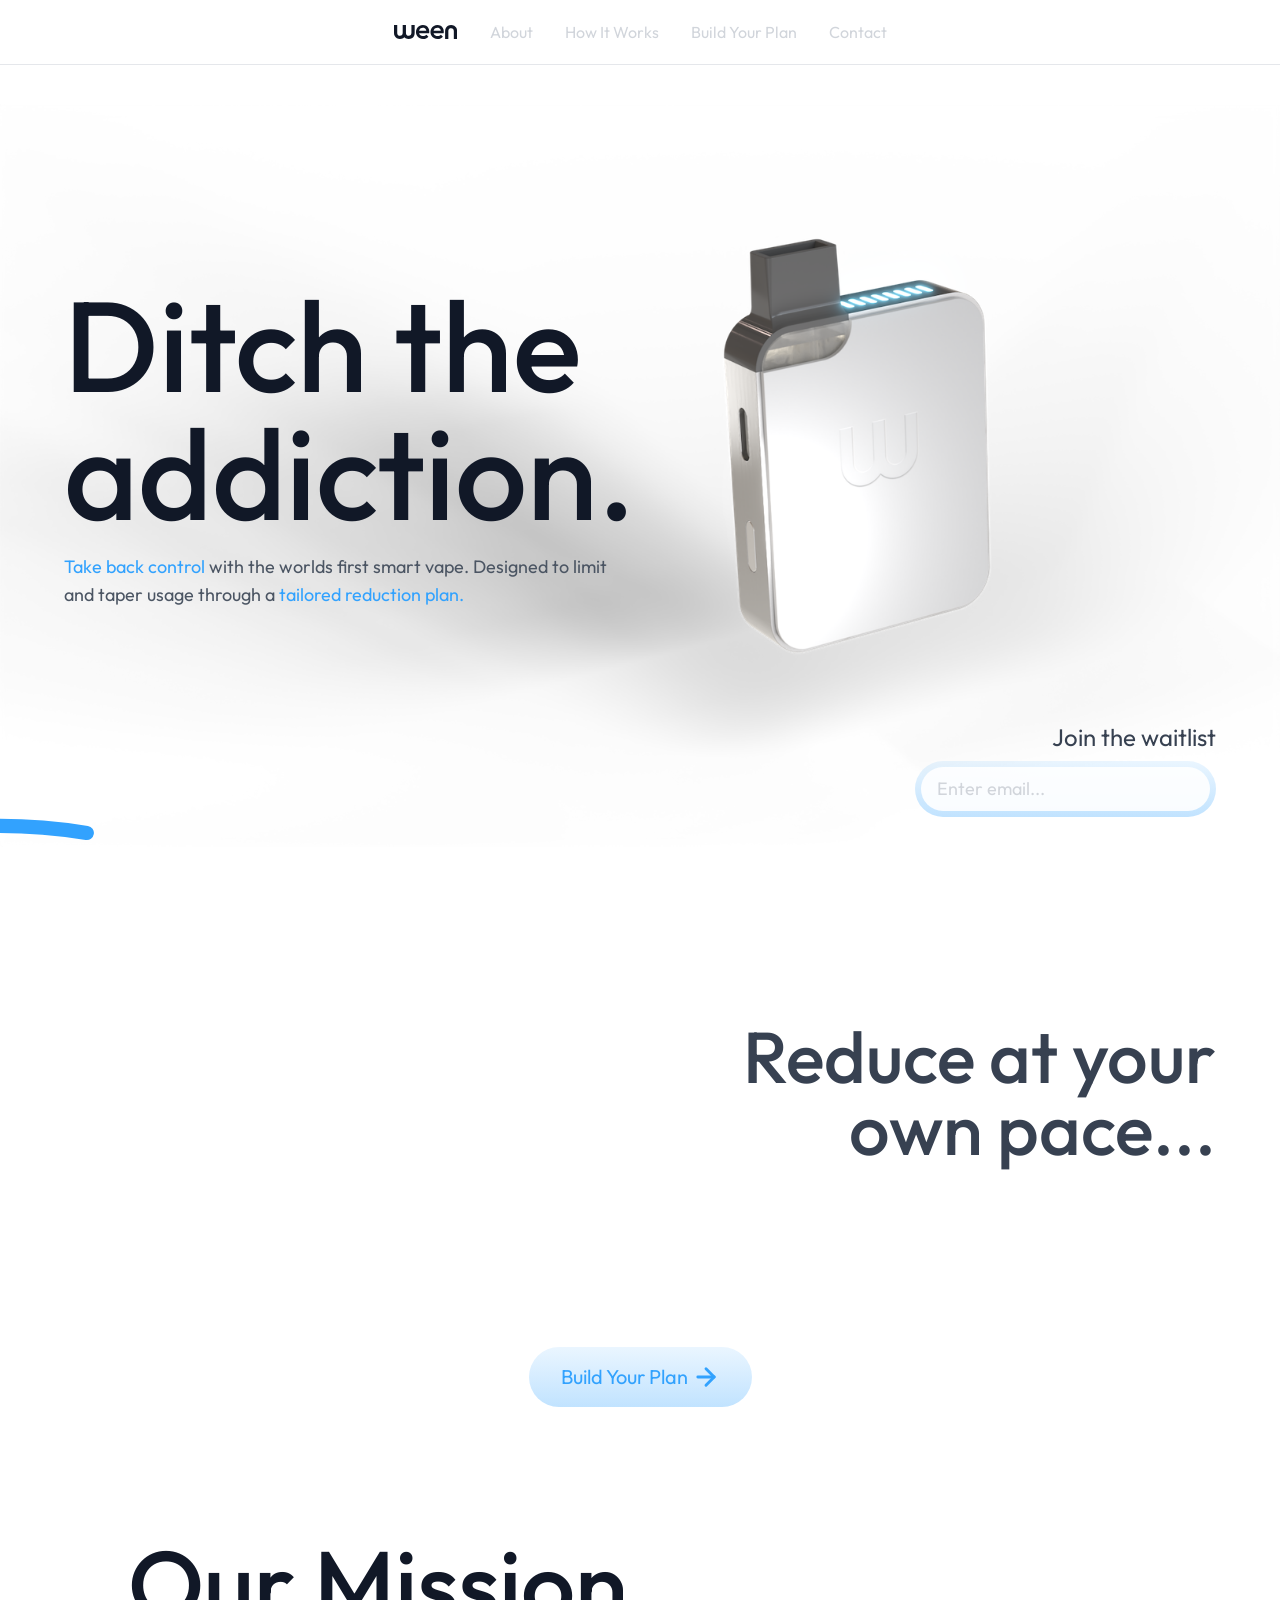
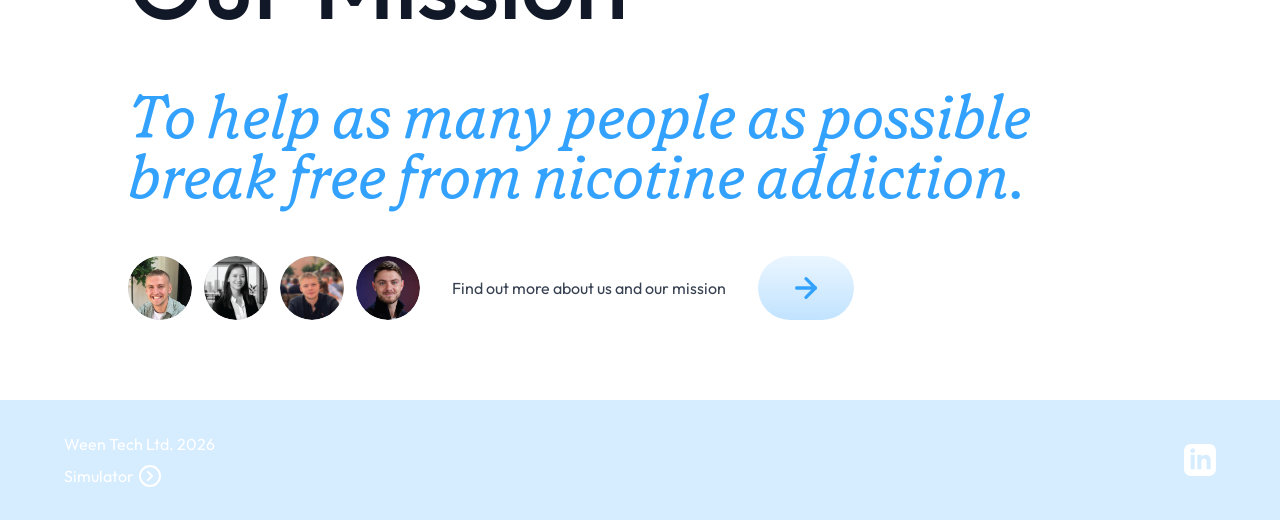
==== commit 1a0f41f4: "update" ====
--- a/index.html
+++ b/index.html
@@ -14,8 +14,8 @@
     <link rel="preconnect" href="https://fonts.gstatic.com" crossorigin />
     <link href="https://fonts.googleapis.com/css2?family=Outfit:wght@100..900&display=swap" rel="stylesheet" />
     <title>ween</title>
-    <script type="module" crossorigin src="./assets/index-Yy4zIJd5.js"></script>
-    <link rel="stylesheet" crossorigin href="./assets/index-6ztvm18X.css">
+    <script type="module" crossorigin src="./assets/index-BTpznOXt.js"></script>
+    <link rel="stylesheet" crossorigin href="./assets/index-D2I7Rmqy.css">
   </head>
   <body>
     <div id="app"></div>
--- a/assets/index-D2I7Rmqy.css
+++ b/assets/index-D2I7Rmqy.css
@@ -0,0 +1 @@
+*,:before,:after{--tw-border-spacing-x: 0;--tw-border-spacing-y: 0;--tw-translate-x: 0;--tw-translate-y: 0;--tw-rotate: 0;--tw-skew-x: 0;--tw-skew-y: 0;--tw-scale-x: 1;--tw-scale-y: 1;--tw-pan-x: ;--tw-pan-y: ;--tw-pinch-zoom: ;--tw-scroll-snap-strictness: proximity;--tw-gradient-from-position: ;--tw-gradient-via-position: ;--tw-gradient-to-position: ;--tw-ordinal: ;--tw-slashed-zero: ;--tw-numeric-figure: ;--tw-numeric-spacing: ;--tw-numeric-fraction: ;--tw-ring-inset: ;--tw-ring-offset-width: 0px;--tw-ring-offset-color: #fff;--tw-ring-color: rgb(59 130 246 / .5);--tw-ring-offset-shadow: 0 0 #0000;--tw-ring-shadow: 0 0 #0000;--tw-shadow: 0 0 #0000;--tw-shadow-colored: 0 0 #0000;--tw-blur: ;--tw-brightness: ;--tw-contrast: ;--tw-grayscale: ;--tw-hue-rotate: ;--tw-invert: ;--tw-saturate: ;--tw-sepia: ;--tw-drop-shadow: ;--tw-backdrop-blur: ;--tw-backdrop-brightness: ;--tw-backdrop-contrast: ;--tw-backdrop-grayscale: ;--tw-backdrop-hue-rotate: ;--tw-backdrop-invert: ;--tw-backdrop-opacity: ;--tw-backdrop-saturate: ;--tw-backdrop-sepia: ;--tw-contain-size: ;--tw-contain-layout: ;--tw-contain-paint: ;--tw-contain-style: }::backdrop{--tw-border-spacing-x: 0;--tw-border-spacing-y: 0;--tw-translate-x: 0;--tw-translate-y: 0;--tw-rotate: 0;--tw-skew-x: 0;--tw-skew-y: 0;--tw-scale-x: 1;--tw-scale-y: 1;--tw-pan-x: ;--tw-pan-y: ;--tw-pinch-zoom: ;--tw-scroll-snap-strictness: proximity;--tw-gradient-from-position: ;--tw-gradient-via-position: ;--tw-gradient-to-position: ;--tw-ordinal: ;--tw-slashed-zero: ;--tw-numeric-figure: ;--tw-numeric-spacing: ;--tw-numeric-fraction: ;--tw-ring-inset: ;--tw-ring-offset-width: 0px;--tw-ring-offset-color: #fff;--tw-ring-color: rgb(59 130 246 / .5);--tw-ring-offset-shadow: 0 0 #0000;--tw-ring-shadow: 0 0 #0000;--tw-shadow: 0 0 #0000;--tw-shadow-colored: 0 0 #0000;--tw-blur: ;--tw-brightness: ;--tw-contrast: ;--tw-grayscale: ;--tw-hue-rotate: ;--tw-invert: ;--tw-saturate: ;--tw-sepia: ;--tw-drop-shadow: ;--tw-backdrop-blur: ;--tw-backdrop-brightness: ;--tw-backdrop-contrast: ;--tw-backdrop-grayscale: ;--tw-backdrop-hue-rotate: ;--tw-backdrop-invert: ;--tw-backdrop-opacity: ;--tw-backdrop-saturate: ;--tw-backdrop-sepia: ;--tw-contain-size: ;--tw-contain-layout: ;--tw-contain-paint: ;--tw-contain-style: }*,:before,:after{box-sizing:border-box;border-width:0;border-style:solid;border-color:#e5e7eb}:before,:after{--tw-content: ""}html,:host{line-height:1.5;-webkit-text-size-adjust:100%;-moz-tab-size:4;-o-tab-size:4;tab-size:4;font-family:ui-sans-serif,system-ui,sans-serif,"Apple Color Emoji","Segoe UI Emoji",Segoe UI Symbol,"Noto Color Emoji";font-feature-settings:normal;font-variation-settings:normal;-webkit-tap-highlight-color:transparent}body{margin:0;line-height:inherit}hr{height:0;color:inherit;border-top-width:1px}abbr:where([title]){-webkit-text-decoration:underline dotted;text-decoration:underline dotted}h1,h2,h3,h4,h5,h6{font-size:inherit;font-weight:inherit}a{color:inherit;text-decoration:inherit}b,strong{font-weight:bolder}code,kbd,samp,pre{font-family:ui-monospace,SFMono-Regular,Menlo,Monaco,Consolas,Liberation Mono,Courier New,monospace;font-feature-settings:normal;font-variation-settings:normal;font-size:1em}small{font-size:80%}sub,sup{font-size:75%;line-height:0;position:relative;vertical-align:baseline}sub{bottom:-.25em}sup{top:-.5em}table{text-indent:0;border-color:inherit;border-collapse:collapse}button,input,optgroup,select,textarea{font-family:inherit;font-feature-settings:inherit;font-variation-settings:inherit;font-size:100%;font-weight:inherit;line-height:inherit;letter-spacing:inherit;color:inherit;margin:0;padding:0}button,select{text-transform:none}button,input:where([type=button]),input:where([type=reset]),input:where([type=submit]){-webkit-appearance:button;background-color:transparent;background-image:none}:-moz-focusring{outline:auto}:-moz-ui-invalid{box-shadow:none}progress{vertical-align:baseline}::-webkit-inner-spin-button,::-webkit-outer-spin-button{height:auto}[type=search]{-webkit-appearance:textfield;outline-offset:-2px}::-webkit-search-decoration{-webkit-appearance:none}::-webkit-file-upload-button{-webkit-appearance:button;font:inherit}summary{display:list-item}blockquote,dl,dd,h1,h2,h3,h4,h5,h6,hr,figure,p,pre{margin:0}fieldset{margin:0;padding:0}legend{padding:0}ol,ul,menu{list-style:none;margin:0;padding:0}dialog{padding:0}textarea{resize:vertical}input::-moz-placeholder,textarea::-moz-placeholder{opacity:1;color:#9ca3af}input::placeholder,textarea::placeholder{opacity:1;color:#9ca3af}button,[role=button]{cursor:pointer}:disabled{cursor:default}img,svg,video,canvas,audio,iframe,embed,object{display:block;vertical-align:middle}img,video{max-width:100%;height:auto}[hidden]:where(:not([hidden=until-found])){display:none}body{font-family:Outfit}.font-grenette{font-family:Grenette Pro,Grenette,serif;font-style:italic}.container{width:100%}@media(min-width:640px){.container{max-width:640px}}@media(min-width:768px){.container{max-width:768px}}@media(min-width:1024px){.container{max-width:1024px}}@media(min-width:1280px){.container{max-width:1280px}}@media(min-width:1536px){.container{max-width:1536px}}.pointer-events-none{pointer-events:none}.pointer-events-auto{pointer-events:auto}.visible{visibility:visible}.collapse{visibility:collapse}.fixed{position:fixed}.absolute{position:absolute}.relative{position:relative}.sticky{position:sticky}.inset-0{inset:0}.bottom-0{bottom:0}.bottom-4{bottom:1rem}.bottom-full{bottom:100%}.left-0{left:0}.left-1\/2{left:50%}.right-0{right:0}.right-12{right:3rem}.right-full{right:100%}.top-0{top:0}.top-1\/2{top:50%}.z-0{z-index:0}.z-10{z-index:10}.z-20{z-index:20}.z-40{z-index:40}.z-50{z-index:50}.-mx-4{margin-left:-1rem;margin-right:-1rem}.mx-auto{margin-left:auto;margin-right:auto}.-mb-1{margin-bottom:-.25rem}.-mb-2{margin-bottom:-.5rem}.-mt-12{margin-top:-3rem}.-mt-20{margin-top:-5rem}.-mt-4{margin-top:-1rem}.-mt-6{margin-top:-1.5rem}.-mt-8{margin-top:-2rem}.-mt-\[140px\]{margin-top:-140px}.-mt-\[60px\]{margin-top:-60px}.mb-0{margin-bottom:0}.mb-0\.5{margin-bottom:.125rem}.mb-1{margin-bottom:.25rem}.mb-16{margin-bottom:4rem}.mb-2{margin-bottom:.5rem}.mb-3{margin-bottom:.75rem}.mb-4{margin-bottom:1rem}.mb-6{margin-bottom:1.5rem}.mb-8{margin-bottom:2rem}.ml-2{margin-left:.5rem}.ml-4{margin-left:1rem}.ml-8{margin-left:2rem}.mr-2{margin-right:.5rem}.mt-1{margin-top:.25rem}.mt-12{margin-top:3rem}.mt-2{margin-top:.5rem}.mt-4{margin-top:1rem}.mt-6{margin-top:1.5rem}.mt-8{margin-top:2rem}.mt-\[1em\]{margin-top:1em}.mt-auto{margin-top:auto}.block{display:block}.inline-block{display:inline-block}.flex{display:flex}.inline-flex{display:inline-flex}.hidden{display:none}.h-1{height:.25rem}.h-10{height:2.5rem}.h-12{height:3rem}.h-14{height:3.5rem}.h-16{height:4rem}.h-3{height:.75rem}.h-3\.5{height:.875rem}.h-4{height:1rem}.h-5{height:1.25rem}.h-6{height:1.5rem}.h-\[100px\]{height:100px}.h-\[120px\]{height:120px}.h-\[16px\]{height:16px}.h-\[17px\]{height:17px}.h-\[18px\]{height:18px}.h-\[2\.5rem\]{height:2.5rem}.h-\[20\%\]{height:20%}.h-\[26px\]{height:26px}.h-\[30px\]{height:30px}.h-\[3px\]{height:3px}.h-\[4rem\]{height:4rem}.h-\[60\%\]{height:60%}.h-\[64px\]{height:64px}.h-\[70\%\]{height:70%}.h-\[88px\]{height:88px}.h-auto{height:auto}.h-full{height:100%}.h-px{height:1px}.max-h-0{max-height:0px}.max-h-96{max-height:24rem}.min-h-\[120px\]{min-height:120px}.min-h-\[30px\]{min-height:30px}.min-h-\[calc\(100vh-60px\)\]{min-height:calc(100vh - 60px)}.min-h-screen{min-height:100vh}.w-1\/2{width:50%}.w-10{width:2.5rem}.w-12{width:3rem}.w-14{width:3.5rem}.w-16{width:4rem}.w-20{width:5rem}.w-24{width:6rem}.w-4{width:1rem}.w-5{width:1.25rem}.w-6{width:1.5rem}.w-\[100px\]{width:100px}.w-\[120px\]{width:120px}.w-\[15\%\]{width:15%}.w-\[18px\]{width:18px}.w-\[20\%\]{width:20%}.w-\[40\%\]{width:40%}.w-\[48px\]{width:48px}.w-\[60\%\]{width:60%}.w-\[64px\]{width:64px}.w-\[70\%\]{width:70%}.w-\[80vw\]{width:80vw}.w-\[85\%\]{width:85%}.w-auto{width:auto}.w-fit{width:-moz-fit-content;width:fit-content}.w-full{width:100%}.w-screen{width:100vw}.min-w-0{min-width:0px}.min-w-\[48px\]{min-width:48px}.max-w-\[280px\]{max-width:280px}.max-w-\[30\%\]{max-width:30%}.flex-1{flex:1 1 0%}.flex-\[1\]{flex:1}.flex-\[1_1_auto\]{flex:1 1 auto}.flex-\[4\]{flex:4}.flex-shrink-0,.shrink-0{flex-shrink:0}.-translate-x-1\/2{--tw-translate-x: -50%;transform:translate(var(--tw-translate-x),var(--tw-translate-y)) rotate(var(--tw-rotate)) skew(var(--tw-skew-x)) skewY(var(--tw-skew-y)) scaleX(var(--tw-scale-x)) scaleY(var(--tw-scale-y))}.-translate-y-1\/2{--tw-translate-y: -50%;transform:translate(var(--tw-translate-x),var(--tw-translate-y)) rotate(var(--tw-rotate)) skew(var(--tw-skew-x)) skewY(var(--tw-skew-y)) scaleX(var(--tw-scale-x)) scaleY(var(--tw-scale-y))}.transform{transform:translate(var(--tw-translate-x),var(--tw-translate-y)) rotate(var(--tw-rotate)) skew(var(--tw-skew-x)) skewY(var(--tw-skew-y)) scaleX(var(--tw-scale-x)) scaleY(var(--tw-scale-y))}@keyframes spin{to{transform:rotate(360deg)}}.animate-spin{animation:spin 1s linear infinite}.cursor-pointer{cursor:pointer}.resize-y{resize:vertical}.resize{resize:both}.flex-row{flex-direction:row}.flex-col{flex-direction:column}.flex-wrap{flex-wrap:wrap}.items-start{align-items:flex-start}.items-end{align-items:flex-end}.items-center{align-items:center}.items-baseline{align-items:baseline}.justify-start{justify-content:flex-start}.justify-end{justify-content:flex-end}.justify-center{justify-content:center}.justify-between{justify-content:space-between}.gap-1{gap:.25rem}.gap-16{gap:4rem}.gap-2{gap:.5rem}.gap-3{gap:.75rem}.gap-4{gap:1rem}.gap-6{gap:1.5rem}.gap-8{gap:2rem}.space-y-2>:not([hidden])~:not([hidden]){--tw-space-y-reverse: 0;margin-top:calc(.5rem * calc(1 - var(--tw-space-y-reverse)));margin-bottom:calc(.5rem * var(--tw-space-y-reverse))}.space-y-4>:not([hidden])~:not([hidden]){--tw-space-y-reverse: 0;margin-top:calc(1rem * calc(1 - var(--tw-space-y-reverse)));margin-bottom:calc(1rem * var(--tw-space-y-reverse))}.space-y-6>:not([hidden])~:not([hidden]){--tw-space-y-reverse: 0;margin-top:calc(1.5rem * calc(1 - var(--tw-space-y-reverse)));margin-bottom:calc(1.5rem * var(--tw-space-y-reverse))}.overflow-hidden{overflow:hidden}.overflow-y-auto{overflow-y:auto}.whitespace-nowrap{white-space:nowrap}.rounded-\[20px\]{border-radius:20px}.rounded-\[32px\]{border-radius:32px}.rounded-full{border-radius:9999px}.rounded-xl{border-radius:.75rem}.border{border-width:1px}.border-2{border-width:2px}.border-\[2\.5px\]{border-width:2.5px}.border-b{border-bottom-width:1px}.border-t{border-top-width:1px}.border-none{border-style:none}.border-gray-300{--tw-border-opacity: 1;border-color:rgb(209 213 219 / var(--tw-border-opacity, 1))}.border-red{--tw-border-opacity: 1;border-color:rgb(238 108 77 / var(--tw-border-opacity, 1))}.bg-black\/20{background-color:#0003}.bg-blue{--tw-bg-opacity: 1;background-color:rgb(50 162 254 / var(--tw-bg-opacity, 1))}.bg-gray-300{--tw-bg-opacity: 1;background-color:rgb(209 213 219 / var(--tw-bg-opacity, 1))}.bg-gray-900{--tw-bg-opacity: 1;background-color:rgb(17 24 39 / var(--tw-bg-opacity, 1))}.bg-transparent{background-color:transparent}.bg-white{--tw-bg-opacity: 1;background-color:rgb(255 255 255 / var(--tw-bg-opacity, 1))}.bg-white\/80{background-color:#fffc}.object-contain{-o-object-fit:contain;object-fit:contain}.object-cover{-o-object-fit:cover;object-fit:cover}.p-4{padding:1rem}.px-0{padding-left:0;padding-right:0}.px-12{padding-left:3rem;padding-right:3rem}.px-3{padding-left:.75rem;padding-right:.75rem}.px-4{padding-left:1rem;padding-right:1rem}.px-6{padding-left:1.5rem;padding-right:1.5rem}.px-8{padding-left:2rem;padding-right:2rem}.py-0{padding-top:0;padding-bottom:0}.py-12{padding-top:3rem;padding-bottom:3rem}.py-2{padding-top:.5rem;padding-bottom:.5rem}.py-3{padding-top:.75rem;padding-bottom:.75rem}.py-4{padding-top:1rem;padding-bottom:1rem}.py-8{padding-top:2rem;padding-bottom:2rem}.pb-10{padding-bottom:2.5rem}.pb-16{padding-bottom:4rem}.pb-8{padding-bottom:2rem}.pl-4{padding-left:1rem}.pr-1{padding-right:.25rem}.pr-4{padding-right:1rem}.pr-6{padding-right:1.5rem}.pr-8{padding-right:2rem}.pt-10{padding-top:2.5rem}.pt-4{padding-top:1rem}.pt-8{padding-top:2rem}.text-left{text-align:left}.text-center{text-align:center}.text-right{text-align:right}.text-2xl{font-size:1.5rem;line-height:2rem}.text-3xl{font-size:1.875rem;line-height:2.25rem}.text-4xl{font-size:2.25rem;line-height:2.5rem}.text-5xl{font-size:3rem;line-height:1}.text-6xl{font-size:3.75rem;line-height:1}.text-7xl{font-size:4.5rem;line-height:1}.text-\[12px\]{font-size:12px}.text-\[14px\]{font-size:14px}.text-\[16px\]{font-size:16px}.text-\[18px\]{font-size:18px}.text-\[20px\]{font-size:20px}.text-\[48px\]{font-size:48px}.text-base{font-size:1rem;line-height:1.5rem}.text-lg{font-size:1.125rem;line-height:1.75rem}.text-sm{font-size:.875rem;line-height:1.25rem}.text-xl{font-size:1.25rem;line-height:1.75rem}.text-xs{font-size:.75rem;line-height:1rem}.font-medium{font-weight:500}.font-normal{font-weight:400}.italic{font-style:italic}.leading-tight{line-height:1.25}.text-blue{--tw-text-opacity: 1;color:rgb(50 162 254 / var(--tw-text-opacity, 1))}.text-gray-300{--tw-text-opacity: 1;color:rgb(209 213 219 / var(--tw-text-opacity, 1))}.text-gray-400{--tw-text-opacity: 1;color:rgb(156 163 175 / var(--tw-text-opacity, 1))}.text-gray-500{--tw-text-opacity: 1;color:rgb(107 114 128 / var(--tw-text-opacity, 1))}.text-gray-600{--tw-text-opacity: 1;color:rgb(75 85 99 / var(--tw-text-opacity, 1))}.text-gray-700{--tw-text-opacity: 1;color:rgb(55 65 81 / var(--tw-text-opacity, 1))}.text-gray-900{--tw-text-opacity: 1;color:rgb(17 24 39 / var(--tw-text-opacity, 1))}.text-green{--tw-text-opacity: 1;color:rgb(77 194 30 / var(--tw-text-opacity, 1))}.text-orange{--tw-text-opacity: 1;color:rgb(255 180 31 / var(--tw-text-opacity, 1))}.text-red{--tw-text-opacity: 1;color:rgb(238 108 77 / var(--tw-text-opacity, 1))}.text-white{--tw-text-opacity: 1;color:rgb(255 255 255 / var(--tw-text-opacity, 1))}.underline{text-decoration-line:underline}.caret-blue{caret-color:#32a2fe}.opacity-0{opacity:0}.opacity-100{opacity:1}.opacity-50{opacity:.5}.shadow{--tw-shadow: 0 1px 3px 0 rgb(0 0 0 / .1), 0 1px 2px -1px rgb(0 0 0 / .1);--tw-shadow-colored: 0 1px 3px 0 var(--tw-shadow-color), 0 1px 2px -1px var(--tw-shadow-color);box-shadow:var(--tw-ring-offset-shadow, 0 0 #0000),var(--tw-ring-shadow, 0 0 #0000),var(--tw-shadow)}.shadow-lg{--tw-shadow: 0 10px 15px -3px rgb(0 0 0 / .1), 0 4px 6px -4px rgb(0 0 0 / .1);--tw-shadow-colored: 0 10px 15px -3px var(--tw-shadow-color), 0 4px 6px -4px var(--tw-shadow-color);box-shadow:var(--tw-ring-offset-shadow, 0 0 #0000),var(--tw-ring-shadow, 0 0 #0000),var(--tw-shadow)}.outline-none{outline:2px solid transparent;outline-offset:2px}.outline{outline-style:solid}.blur{--tw-blur: blur(8px);filter:var(--tw-blur) var(--tw-brightness) var(--tw-contrast) var(--tw-grayscale) var(--tw-hue-rotate) var(--tw-invert) var(--tw-saturate) var(--tw-sepia) var(--tw-drop-shadow)}.filter{filter:var(--tw-blur) var(--tw-brightness) var(--tw-contrast) var(--tw-grayscale) var(--tw-hue-rotate) var(--tw-invert) var(--tw-saturate) var(--tw-sepia) var(--tw-drop-shadow)}.backdrop-blur-md{--tw-backdrop-blur: blur(12px);-webkit-backdrop-filter:var(--tw-backdrop-blur) var(--tw-backdrop-brightness) var(--tw-backdrop-contrast) var(--tw-backdrop-grayscale) var(--tw-backdrop-hue-rotate) var(--tw-backdrop-invert) var(--tw-backdrop-opacity) var(--tw-backdrop-saturate) var(--tw-backdrop-sepia);backdrop-filter:var(--tw-backdrop-blur) var(--tw-backdrop-brightness) var(--tw-backdrop-contrast) var(--tw-backdrop-grayscale) var(--tw-backdrop-hue-rotate) var(--tw-backdrop-invert) var(--tw-backdrop-opacity) var(--tw-backdrop-saturate) var(--tw-backdrop-sepia)}.backdrop-blur-sm{--tw-backdrop-blur: blur(4px);-webkit-backdrop-filter:var(--tw-backdrop-blur) var(--tw-backdrop-brightness) var(--tw-backdrop-contrast) var(--tw-backdrop-grayscale) var(--tw-backdrop-hue-rotate) var(--tw-backdrop-invert) var(--tw-backdrop-opacity) var(--tw-backdrop-saturate) var(--tw-backdrop-sepia);backdrop-filter:var(--tw-backdrop-blur) var(--tw-backdrop-brightness) var(--tw-backdrop-contrast) var(--tw-backdrop-grayscale) var(--tw-backdrop-hue-rotate) var(--tw-backdrop-invert) var(--tw-backdrop-opacity) var(--tw-backdrop-saturate) var(--tw-backdrop-sepia)}.transition{transition-property:color,background-color,border-color,text-decoration-color,fill,stroke,opacity,box-shadow,transform,filter,backdrop-filter;transition-timing-function:cubic-bezier(.4,0,.2,1);transition-duration:.15s}.transition-all{transition-property:all;transition-timing-function:cubic-bezier(.4,0,.2,1);transition-duration:.15s}.transition-colors{transition-property:color,background-color,border-color,text-decoration-color,fill,stroke;transition-timing-function:cubic-bezier(.4,0,.2,1);transition-duration:.15s}.transition-opacity{transition-property:opacity;transition-timing-function:cubic-bezier(.4,0,.2,1);transition-duration:.15s}.duration-200{transition-duration:.2s}.duration-300{transition-duration:.3s}.duration-700{transition-duration:.7s}.ease-in{transition-timing-function:cubic-bezier(.4,0,1,1)}.ease-in-out{transition-timing-function:cubic-bezier(.4,0,.2,1)}.ease-out{transition-timing-function:cubic-bezier(0,0,.2,1)}@font-face{font-family:Grenette Pro;src:url(./GrenettePro-Italic-DBy9254z.ttf) format("truetype");font-weight:400;font-style:italic;font-display:swap}.placeholder\:text-gray-300::-moz-placeholder{--tw-text-opacity: 1;color:rgb(209 213 219 / var(--tw-text-opacity, 1))}.placeholder\:text-gray-300::placeholder{--tw-text-opacity: 1;color:rgb(209 213 219 / var(--tw-text-opacity, 1))}.hover\:bg-gray-50:hover{--tw-bg-opacity: 1;background-color:rgb(249 250 251 / var(--tw-bg-opacity, 1))}.hover\:text-\[\#32A2FE\]:hover{--tw-text-opacity: 1;color:rgb(50 162 254 / var(--tw-text-opacity, 1))}.hover\:text-gray-900:hover{--tw-text-opacity: 1;color:rgb(17 24 39 / var(--tw-text-opacity, 1))}.hover\:opacity-70:hover{opacity:.7}.hover\:opacity-80:hover{opacity:.8}.focus\:outline-none:focus{outline:2px solid transparent;outline-offset:2px}.disabled\:cursor-not-allowed:disabled{cursor:not-allowed}.disabled\:opacity-70:disabled{opacity:.7}@media(min-width:768px){.md\:bottom-8{bottom:2rem}.md\:left-auto{left:auto}.md\:right-16{right:4rem}.md\:right-8{right:2rem}.md\:-mx-8{margin-left:-2rem;margin-right:-2rem}.md\:mx-0{margin-left:0;margin-right:0}.md\:-mb-12{margin-bottom:-3rem}.md\:-mb-2{margin-bottom:-.5rem}.md\:-mt-10{margin-top:-2.5rem}.md\:-mt-32{margin-top:-8rem}.md\:-mt-8{margin-top:-2rem}.md\:-mt-\[60px\]{margin-top:-60px}.md\:mb-1{margin-bottom:.25rem}.md\:mb-12{margin-bottom:3rem}.md\:mb-16{margin-bottom:4rem}.md\:mb-3{margin-bottom:.75rem}.md\:mb-6{margin-bottom:1.5rem}.md\:mb-8{margin-bottom:2rem}.md\:ml-3{margin-left:.75rem}.md\:mt-0{margin-top:0}.md\:mt-4{margin-top:1rem}.md\:mt-\[1em\]{margin-top:1em}.md\:block{display:block}.md\:inline{display:inline}.md\:flex{display:flex}.md\:hidden{display:none}.md\:h-10{height:2.5rem}.md\:h-20{height:5rem}.md\:h-4{height:1rem}.md\:h-5{height:1.25rem}.md\:h-6{height:1.5rem}.md\:h-7{height:1.75rem}.md\:h-8{height:2rem}.md\:h-\[120px\]{height:120px}.md\:h-\[140px\]{height:140px}.md\:h-\[19px\]{height:19px}.md\:h-\[22px\]{height:22px}.md\:h-\[3\.5rem\]{height:3.5rem}.md\:h-\[30px\]{height:30px}.md\:h-\[35px\]{height:35px}.md\:h-\[72px\]{height:72px}.md\:h-\[80\%\]{height:80%}.md\:min-h-\[30px\]{min-height:30px}.md\:min-h-\[60px\]{min-height:60px}.md\:w-1\/2{width:50%}.md\:w-20{width:5rem}.md\:w-24{width:6rem}.md\:w-32{width:8rem}.md\:w-5{width:1.25rem}.md\:w-6{width:1.5rem}.md\:w-7{width:1.75rem}.md\:w-\[120px\]{width:120px}.md\:w-\[140px\]{width:140px}.md\:w-\[48px\]{width:48px}.md\:w-\[95\%\]{width:95%}.md\:w-full{width:100%}.md\:min-w-\[200px\]{min-width:200px}.md\:min-w-\[48px\]{min-width:48px}.md\:max-w-\[30\%\]{max-width:30%}.md\:max-w-\[35\%\]{max-width:35%}.md\:max-w-sm{max-width:24rem}.md\:flex-row{flex-direction:row}.md\:flex-col{flex-direction:column}.md\:items-start{align-items:flex-start}.md\:items-end{align-items:flex-end}.md\:items-center{align-items:center}.md\:justify-start{justify-content:flex-start}.md\:justify-center{justify-content:center}.md\:justify-evenly{justify-content:space-evenly}.md\:gap-0{gap:0px}.md\:gap-1{gap:.25rem}.md\:gap-1\.5{gap:.375rem}.md\:gap-12{gap:3rem}.md\:gap-2\.5{gap:.625rem}.md\:gap-20{gap:5rem}.md\:gap-6{gap:1.5rem}.md\:gap-8{gap:2rem}.md\:whitespace-nowrap{white-space:nowrap}.md\:rounded-\[40px\]{border-radius:40px}.md\:p-8{padding:2rem}.md\:px-0{padding-left:0;padding-right:0}.md\:px-20{padding-left:5rem;padding-right:5rem}.md\:px-4{padding-left:1rem;padding-right:1rem}.md\:px-6{padding-left:1.5rem;padding-right:1.5rem}.md\:px-8{padding-left:2rem;padding-right:2rem}.md\:px-\[16px\]{padding-left:16px;padding-right:16px}.md\:py-12{padding-top:3rem;padding-bottom:3rem}.md\:py-16{padding-top:4rem;padding-bottom:4rem}.md\:py-2{padding-top:.5rem;padding-bottom:.5rem}.md\:py-3{padding-top:.75rem;padding-bottom:.75rem}.md\:py-8{padding-top:2rem;padding-bottom:2rem}.md\:py-\[16px\]{padding-top:16px;padding-bottom:16px}.md\:pb-12{padding-bottom:3rem}.md\:pb-14{padding-bottom:3.5rem}.md\:pb-16{padding-bottom:4rem}.md\:pb-8{padding-bottom:2rem}.md\:pl-6{padding-left:1.5rem}.md\:pr-12{padding-right:3rem}.md\:pr-6{padding-right:1.5rem}.md\:pr-8{padding-right:2rem}.md\:pt-0{padding-top:0}.md\:pt-12{padding-top:3rem}.md\:pt-14{padding-top:3.5rem}.md\:pt-8{padding-top:2rem}.md\:text-left{text-align:left}.md\:text-2xl{font-size:1.5rem;line-height:2rem}.md\:text-3xl{font-size:1.875rem;line-height:2.25rem}.md\:text-4xl{font-size:2.25rem;line-height:2.5rem}.md\:text-5xl{font-size:3rem;line-height:1}.md\:text-6xl{font-size:3.75rem;line-height:1}.md\:text-7xl{font-size:4.5rem;line-height:1}.md\:text-8xl{font-size:6rem;line-height:1}.md\:text-\[12px\]{font-size:12px}.md\:text-\[14px\]{font-size:14px}.md\:text-\[16px\]{font-size:16px}.md\:text-\[18px\]{font-size:18px}.md\:text-\[20px\]{font-size:20px}.md\:text-base{font-size:1rem;line-height:1.5rem}.md\:text-lg{font-size:1.125rem;line-height:1.75rem}.md\:text-sm{font-size:.875rem;line-height:1.25rem}.md\:text-xl{font-size:1.25rem;line-height:1.75rem}.md\:leading-normal{line-height:1.5}.group:hover .md\:group-hover\:opacity-70{opacity:.7}}@media(min-width:1024px){.lg\:bottom-12{bottom:3rem}.lg\:right-16{right:4rem}.lg\:right-20{right:5rem}.lg\:-mx-12{margin-left:-3rem;margin-right:-3rem}.lg\:-mb-16{margin-bottom:-4rem}.lg\:-mt-\[80px\]{margin-top:-80px}.lg\:mb-1\.5{margin-bottom:.375rem}.lg\:mb-10{margin-bottom:2.5rem}.lg\:mb-16{margin-bottom:4rem}.lg\:mb-20{margin-bottom:5rem}.lg\:mb-4{margin-bottom:1rem}.lg\:mb-8{margin-bottom:2rem}.lg\:ml-4{margin-left:1rem}.lg\:mt-8{margin-top:2rem}.lg\:mt-\[1\.2em\]{margin-top:1.2em}.lg\:block{display:block}.lg\:hidden{display:none}.lg\:h-12{height:3rem}.lg\:h-16{height:4rem}.lg\:h-24{height:6rem}.lg\:h-7{height:1.75rem}.lg\:h-8{height:2rem}.lg\:h-\[160px\]{height:160px}.lg\:h-\[200px\]{height:200px}.lg\:h-\[20px\]{height:20px}.lg\:h-\[24px\]{height:24px}.lg\:h-\[28px\]{height:28px}.lg\:h-\[36px\]{height:36px}.lg\:h-\[4\.5rem\]{height:4.5rem}.lg\:h-\[40px\]{height:40px}.lg\:h-\[44px\]{height:44px}.lg\:h-\[70\%\]{height:70%}.lg\:h-\[88px\]{height:88px}.lg\:min-h-\[36px\]{min-height:36px}.lg\:min-h-\[70px\]{min-height:70px}.lg\:w-16{width:4rem}.lg\:w-24{width:6rem}.lg\:w-28{width:7rem}.lg\:w-40{width:10rem}.lg\:w-7{width:1.75rem}.lg\:w-8{width:2rem}.lg\:w-\[160px\]{width:160px}.lg\:w-\[200px\]{width:200px}.lg\:w-\[60px\]{width:60px}.lg\:w-\[65\%\]{width:65%}.lg\:min-w-\[220px\]{min-width:220px}.lg\:min-w-\[60px\]{min-width:60px}.lg\:max-w-\[30\%\]{max-width:30%}.lg\:max-w-\[35\%\]{max-width:35%}.lg\:max-w-md{max-width:28rem}.lg\:justify-evenly{justify-content:space-evenly}.lg\:gap-1{gap:.25rem}.lg\:gap-12{gap:3rem}.lg\:gap-16{gap:4rem}.lg\:gap-3{gap:.75rem}.lg\:gap-8{gap:2rem}.lg\:border-\[3px\]{border-width:3px}.lg\:px-0{padding-left:0;padding-right:0}.lg\:px-12{padding-left:3rem;padding-right:3rem}.lg\:px-16{padding-left:4rem;padding-right:4rem}.lg\:px-32{padding-left:8rem;padding-right:8rem}.lg\:px-5{padding-left:1.25rem;padding-right:1.25rem}.lg\:px-8{padding-left:2rem;padding-right:2rem}.lg\:px-\[18px\]{padding-left:18px;padding-right:18px}.lg\:py-16{padding-top:4rem;padding-bottom:4rem}.lg\:py-2\.5{padding-top:.625rem;padding-bottom:.625rem}.lg\:py-20{padding-top:5rem;padding-bottom:5rem}.lg\:py-4{padding-top:1rem;padding-bottom:1rem}.lg\:py-\[18px\]{padding-top:18px;padding-bottom:18px}.lg\:pb-16{padding-bottom:4rem}.lg\:pb-20{padding-bottom:5rem}.lg\:pl-8{padding-left:2rem}.lg\:pr-16{padding-right:4rem}.lg\:pr-8{padding-right:2rem}.lg\:pt-12{padding-top:3rem}.lg\:pt-16{padding-top:4rem}.lg\:pt-20{padding-top:5rem}.lg\:pt-3{padding-top:.75rem}.lg\:text-2xl{font-size:1.5rem;line-height:2rem}.lg\:text-3xl{font-size:1.875rem;line-height:2.25rem}.lg\:text-4xl{font-size:2.25rem;line-height:2.5rem}.lg\:text-5xl{font-size:3rem;line-height:1}.lg\:text-6xl{font-size:3.75rem;line-height:1}.lg\:text-7xl{font-size:4.5rem;line-height:1}.lg\:text-8xl{font-size:6rem;line-height:1}.lg\:text-\[14px\]{font-size:14px}.lg\:text-\[16px\]{font-size:16px}.lg\:text-\[20px\]{font-size:20px}.lg\:text-\[22px\]{font-size:22px}.lg\:text-\[24px\]{font-size:24px}.lg\:text-base{font-size:1rem;line-height:1.5rem}.lg\:text-lg{font-size:1.125rem;line-height:1.75rem}.lg\:text-xl{font-size:1.25rem;line-height:1.75rem}}@media(min-width:1280px){.xl\:right-28{right:7rem}.xl\:-mx-16{margin-left:-4rem;margin-right:-4rem}.xl\:-mb-20{margin-bottom:-5rem}.xl\:-mt-\[100px\]{margin-top:-100px}.xl\:mb-2{margin-bottom:.5rem}.xl\:ml-8{margin-left:2rem}.xl\:mt-12{margin-top:3rem}.xl\:mt-\[1\.4em\]{margin-top:1.4em}.xl\:block{display:block}.xl\:hidden{display:none}.xl\:h-28{height:7rem}.xl\:h-\[128px\]{height:128px}.xl\:h-\[60\%\]{height:60%}.xl\:h-\[6rem\]{height:6rem}.xl\:min-h-\[80px\]{min-height:80px}.xl\:w-1\/2{width:50%}.xl\:w-28{width:7rem}.xl\:min-w-\[240px\]{min-width:240px}.xl\:max-w-\[35\%\]{max-width:35%}.xl\:gap-16{gap:4rem}.xl\:gap-24{gap:6rem}.xl\:gap-4{gap:1rem}.xl\:px-16{padding-left:4rem;padding-right:4rem}.xl\:px-6{padding-left:1.5rem;padding-right:1.5rem}.xl\:px-\[40px\]{padding-left:40px;padding-right:40px}.xl\:py-3{padding-top:.75rem;padding-bottom:.75rem}.xl\:py-\[20px\]{padding-top:20px;padding-bottom:20px}.xl\:pb-20{padding-bottom:5rem}.xl\:pb-28{padding-bottom:7rem}.xl\:pl-10{padding-left:2.5rem}.xl\:pr-10{padding-right:2.5rem}.xl\:pr-20{padding-right:5rem}.xl\:pt-16{padding-top:4rem}.xl\:pt-24{padding-top:6rem}.xl\:pt-6{padding-top:1.5rem}.xl\:text-2xl{font-size:1.5rem;line-height:2rem}.xl\:text-3xl{font-size:1.875rem;line-height:2.25rem}.xl\:text-4xl{font-size:2.25rem;line-height:2.5rem}.xl\:text-6xl{font-size:3.75rem;line-height:1}.xl\:text-7xl{font-size:4.5rem;line-height:1}.xl\:text-8xl{font-size:6rem;line-height:1}.xl\:text-9xl{font-size:8rem;line-height:1}.xl\:text-\[16px\]{font-size:16px}.xl\:text-\[20px\]{font-size:20px}.xl\:text-\[24px\]{font-size:24px}.xl\:text-\[30px\]{font-size:30px}.xl\:text-\[32px\]{font-size:32px}.xl\:text-\[40px\]{font-size:40px}.xl\:text-lg{font-size:1.125rem;line-height:1.75rem}.xl\:text-xl{font-size:1.25rem;line-height:1.75rem}}@media(min-width:1536px){.\32xl\:gap-24{gap:6rem}}
